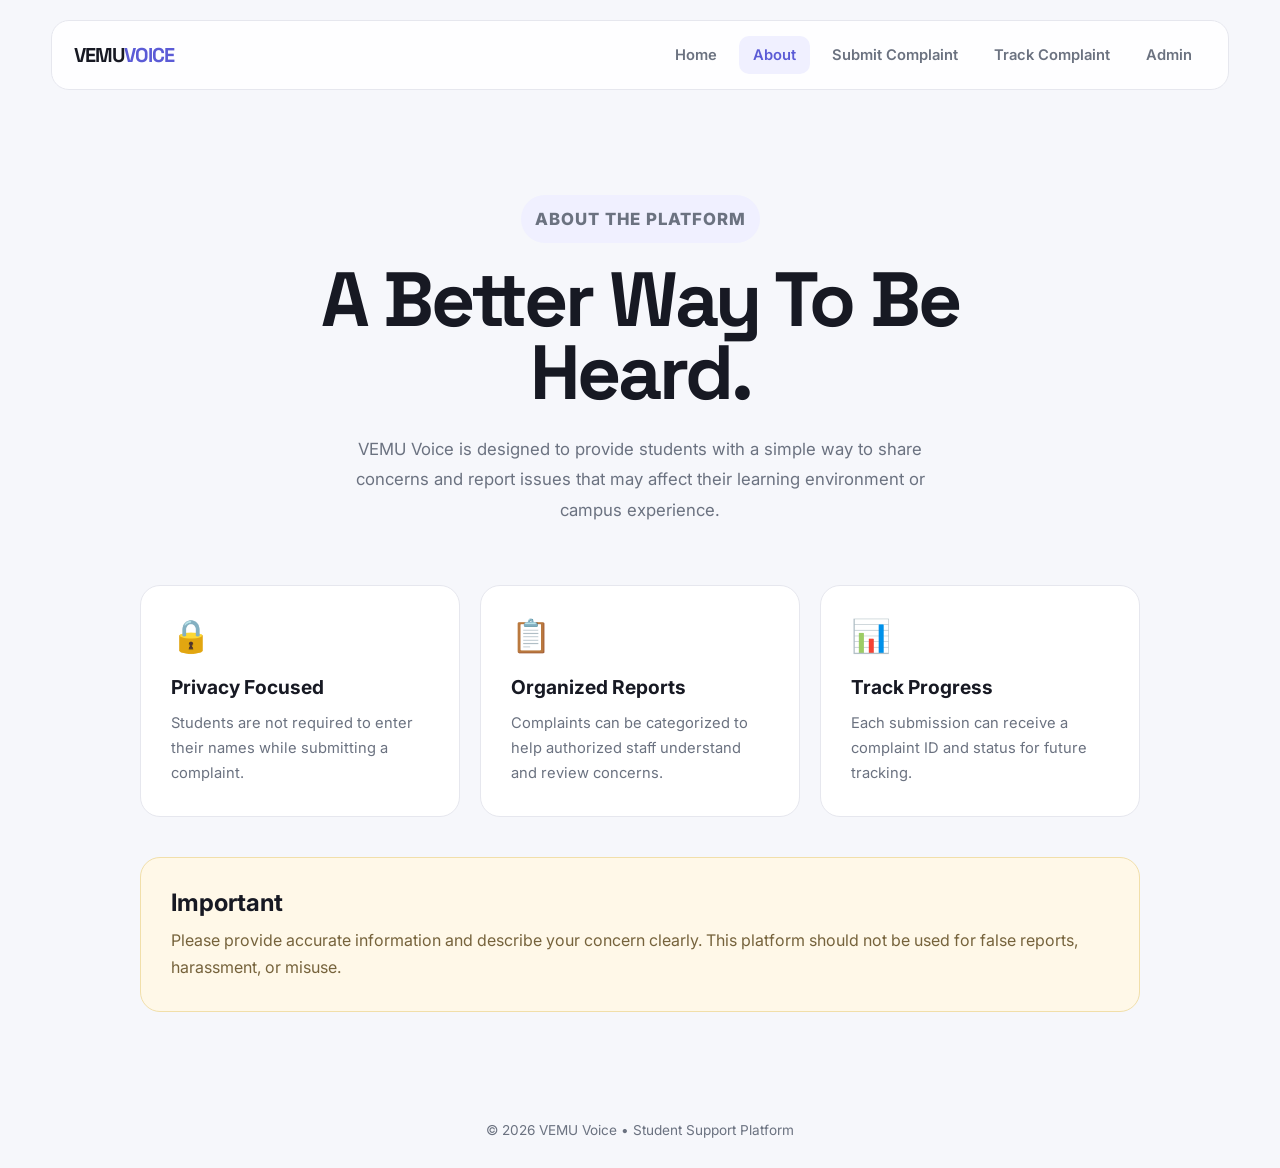
==== about.html @ e8ccea0f "Add files via upload" ====
<!DOCTYPE html>
<html lang="en">

<head>
    <meta charset="UTF-8">
    <meta name="viewport" content="width=device-width, initial-scale=1.0">

    <title>About | VEMU Voice</title>

    <link rel="stylesheet" href="style.css">
</head>

<body>

    <nav class="navbar">
        <a href="index.html" class="logo">
            VEMU<span>VOICE</span>
        </a>

        <div class="nav-links">
            <a href="index.html">Home</a>
            <a href="about.html" class="active">About</a>
            <a href="contact.html">Submit Complaint</a>
            <a href="track.html">Track Complaint</a>
            <a href="admin-login.html">Admin</a>
        </div>
    </nav>


    <main class="page-container">

        <section class="page-header">
            <p class="badge">ABOUT THE PLATFORM</p>

            <h1>A Better Way To Be Heard.</h1>

            <p>
                VEMU Voice is designed to provide students with a simple
                way to share concerns and report issues that may affect
                their learning environment or campus experience.
            </p>
        </section>


        <section class="info-grid">

            <article class="info-card">
                <div class="card-icon">🔒</div>
                <h2>Privacy Focused</h2>

                <p>
                    Students are not required to enter their names while
                    submitting a complaint.
                </p>
            </article>


            <article class="info-card">
                <div class="card-icon">📋</div>
                <h2>Organized Reports</h2>

                <p>
                    Complaints can be categorized to help authorized staff
                    understand and review concerns.
                </p>
            </article>


            <article class="info-card">
                <div class="card-icon">📊</div>
                <h2>Track Progress</h2>

                <p>
                    Each submission can receive a complaint ID and status
                    for future tracking.
                </p>
            </article>

        </section>


        <section class="important-note">

            <h2>Important</h2>

            <p>
                Please provide accurate information and describe your concern
                clearly. This platform should not be used for false reports,
                harassment, or misuse.
            </p>

        </section>

    </main>


    <footer>
        <p>© 2026 VEMU Voice • Student Support Platform</p>
    </footer>

    <script src="script.js"></script>

</body>

</html>
---- style.css ----
@import url('https://fonts.googleapis.com/css2?family=Inter:wght@400;500;600;700;800&family=Space+Grotesk:wght@500;600;700&display=swap');

:root {
    --bg: #f6f7fb;
    --surface: #ffffff;
    --text: #171923;
    --muted: #6b7280;
    --primary: #5b5bd6;
    --primary-dark: #4545b8;
    --border: #e6e7ee;
    --soft: #f0f0ff;
    --success: #159957;
    --danger: #d14343;
    --danger-bg: #fff0f0;
}

* {
    margin: 0;
    padding: 0;
    box-sizing: border-box;
}

body {
    min-height: 100vh;
    background: var(--bg);
    color: var(--text);
    font-family: "Inter", sans-serif;
}


/* =========================================================
   NAVBAR
========================================================= */

.navbar {
    width: min(1180px, 92%);
    margin: 20px auto;
    padding: 15px 22px;
    background: rgba(255, 255, 255, 0.85);
    border: 1px solid var(--border);
    border-radius: 18px;
    display: flex;
    align-items: center;
    justify-content: space-between;
    backdrop-filter: blur(15px);
}

.logo {
    font-family: "Space Grotesk", sans-serif;
    font-size: 1.25rem;
    font-weight: 800;
    text-decoration: none;
    color: var(--text);
    letter-spacing: -1px;
}

.logo span {
    color: var(--primary);
}

.nav-links {
    display: flex;
    gap: 8px;
}

.nav-links a {
    color: var(--muted);
    text-decoration: none;
    font-size: 0.92rem;
    font-weight: 600;
    padding: 10px 14px;
    border-radius: 10px;
    transition: 0.25s;
}

.nav-links a:hover,
.nav-links a.active {
    color: var(--primary);
    background: var(--soft);
}


/* =========================================================
   HERO
========================================================= */

.hero {
    width: min(1180px, 92%);
    min-height: 580px;
    margin: 40px auto 70px;
    display: grid;
    grid-template-columns: 1.2fr 0.8fr;
    gap: 60px;
    align-items: center;
}

.badge {
    display: inline-block;
    padding: 9px 14px;
    background: var(--soft);
    color: var(--primary);
    border-radius: 100px;
    font-size: 0.75rem;
    font-weight: 800;
    letter-spacing: 1px;
    margin-bottom: 20px;
}

.hero h1,
.page-header h1,
.form-intro h1,
.track-intro h1 {
    font-family: "Space Grotesk", sans-serif;
    font-size: clamp(3rem, 6vw, 5.5rem);
    line-height: 0.95;
    letter-spacing: -3px;
}

.hero h1 span {
    color: var(--primary);
}

.hero-description,
.page-header p,
.form-intro p,
.track-intro p {
    max-width: 620px;
    margin-top: 25px;
    color: var(--muted);
    font-size: 1.05rem;
    line-height: 1.8;
}

.hero-buttons {
    display: flex;
    gap: 14px;
    margin-top: 35px;
}

.primary-btn,
.secondary-btn,
.submit-btn {
    display: inline-flex;
    align-items: center;
    justify-content: center;
    padding: 14px 22px;
    border-radius: 12px;
    text-decoration: none;
    font-weight: 700;
    transition: 0.25s;
}

.primary-btn,
.submit-btn {
    background: var(--primary);
    color: white;
    border: none;
    cursor: pointer;
}

.primary-btn:hover,
.submit-btn:hover {
    background: var(--primary-dark);
    transform: translateY(-2px);
}

.submit-btn:disabled {
    opacity: 0.7;
    cursor: not-allowed;
    transform: none;
}

.secondary-btn {
    background: white;
    color: var(--text);
    border: 1px solid var(--border);
}

.secondary-btn:hover {
    background: var(--soft);
}


/* =========================================================
   HERO CARD
========================================================= */

.hero-card {
    background: linear-gradient(145deg, #ffffff, #f1f1ff);
    padding: 40px;
    border-radius: 28px;
    border: 1px solid var(--border);
    box-shadow: 0 25px 60px rgba(50, 50, 120, 0.1);
    position: relative;
    overflow: hidden;
}

.hero-card::before {
    content: "";
    position: absolute;
    width: 180px;
    height: 180px;
    background: #dcdcff;
    border-radius: 50%;
    top: -80px;
    right: -60px;
}

.floating-icon {
    position: relative;
    width: 62px;
    height: 62px;
    display: grid;
    place-items: center;
    font-size: 1.8rem;
    background: white;
    border-radius: 18px;
    box-shadow: 0 10px 30px rgba(0, 0, 0, 0.08);
}

.hero-card h2 {
    position: relative;
    margin-top: 30px;
    font-size: 1.7rem;
}

.hero-card p {
    position: relative;
    margin-top: 12px;
    color: var(--muted);
    line-height: 1.7;
}

.mini-status {
    position: relative;
    margin-top: 30px;
    padding: 14px;
    background: white;
    border-radius: 12px;
    font-size: 0.85rem;
    font-weight: 600;
}

.status-dot {
    display: inline-block;
    width: 8px;
    height: 8px;
    background: var(--success);
    border-radius: 50%;
    margin-right: 8px;
}


/* =========================================================
   FEATURES
========================================================= */

.features {
    width: min(1180px, 92%);
    margin: 80px auto;
}

.section-heading {
    text-align: center;
    margin-bottom: 40px;
}

.section-heading p {
    color: var(--primary);
    font-size: 0.75rem;
    font-weight: 800;
    letter-spacing: 1px;
}

.section-heading h2 {
    margin-top: 12px;
    font-family: "Space Grotesk", sans-serif;
    font-size: 2.3rem;
}

.feature-grid,
.info-grid {
    display: grid;
    grid-template-columns: repeat(3, 1fr);
    gap: 20px;
}

.feature-card,
.info-card {
    background: var(--surface);
    border: 1px solid var(--border);
    padding: 30px;
    border-radius: 20px;
    transition: 0.25s;
}

.feature-card:hover,
.info-card:hover {
    transform: translateY(-6px);
    box-shadow: 0 20px 40px rgba(40, 40, 100, 0.08);
}

.feature-number {
    color: var(--primary);
    font-weight: 800;
    font-size: 0.85rem;
}

.feature-card h3,
.info-card h2 {
    margin-top: 20px;
    font-size: 1.2rem;
}

.feature-card p,
.info-card p {
    margin-top: 12px;
    color: var(--muted);
    line-height: 1.7;
    font-size: 0.92rem;
}


/* =========================================================
   ABOUT / COMPLAINT PAGE
========================================================= */

.page-container,
.complaint-page,
.track-page {
    width: min(1000px, 92%);
    margin: 80px auto;
}

.page-header,
.form-intro,
.track-intro {
    text-align: center;
    max-width: 750px;
    margin: auto;
}

.page-header p,
.form-intro p,
.track-intro p {
    margin-left: auto;
    margin-right: auto;
}

.info-grid {
    margin-top: 60px;
}

.card-icon {
    font-size: 2rem;
}

.important-note {
    margin-top: 40px;
    padding: 30px;
    background: #fff8e8;
    border: 1px solid #f1dfaa;
    border-radius: 20px;
}

.important-note p {
    margin-top: 10px;
    color: #76633c;
    line-height: 1.7;
}


/* =========================================================
   COMPLAINT FORM
========================================================= */

.form-card,
.track-card {
    max-width: 800px;
    margin: 50px auto 0;
    padding: 40px;
    background: white;
    border: 1px solid var(--border);
    border-radius: 25px;
    box-shadow: 0 20px 60px rgba(40, 40, 100, 0.08);
}

.form-row {
    display: grid;
    grid-template-columns: 1fr 1fr;
    gap: 20px;
}

.input-group {
    margin-bottom: 24px;
}

.input-group label {
    display: block;
    margin-bottom: 9px;
    font-size: 0.9rem;
    font-weight: 700;
}

.input-group input,
.input-group select,
.input-group textarea {
    width: 100%;
    padding: 14px;
    border: 1px solid var(--border);
    border-radius: 12px;
    font: inherit;
    outline: none;
    transition: 0.2s;
}

.input-group input:focus,
.input-group select:focus,
.input-group textarea:focus {
    border-color: var(--primary);
    box-shadow: 0 0 0 4px rgba(91, 91, 214, 0.1);
}

textarea {
    min-height: 170px;
    resize: vertical;
}

.text-info {
    display: flex;
    justify-content: space-between;
    margin-top: 8px;
    color: var(--muted);
    font-size: 0.75rem;
}

.privacy-note {
    padding: 14px;
    margin-bottom: 22px;
    background: var(--soft);
    color: var(--primary);
    border-radius: 12px;
    font-size: 0.85rem;
}

.submit-btn {
    width: 100%;
    font-size: 1rem;
}


/* =========================================================
   SUCCESS SCREEN
========================================================= */

.success-box {
    text-align: center;
    padding: 30px 10px;
}

.hidden {
    display: none;
}

.success-icon {
    width: 70px;
    height: 70px;
    margin: auto;
    display: grid;
    place-items: center;
    background: #e8fff2;
    color: var(--success);
    border-radius: 50%;
    font-size: 2rem;
    font-weight: bold;
}

.success-box h2 {
    margin-top: 20px;
}

.success-box > p {
    margin-top: 10px;
    color: var(--muted);
}

.complaint-id {
    margin: 25px auto;
    padding: 20px;
    max-width: 400px;
    background: var(--soft);
    border-radius: 15px;
}

.complaint-id span {
    display: block;
    font-size: 0.7rem;
    color: var(--muted);
    letter-spacing: 1px;
}

.complaint-id strong {
    display: block;
    margin-top: 8px;
    color: var(--primary);
    font-size: 1.4rem;
    letter-spacing: 2px;
}

.save-note {
    margin-bottom: 25px;
}


/* =========================================================
   COMPLAINT TRACKING
========================================================= */

.track-card {
    max-width: 650px;
}

.tracking-result {
    margin-top: 35px;
    padding: 30px;
    background: #fafaff;
    border: 1px solid var(--border);
    border-radius: 20px;
    text-align: center;
}

.result-icon {
    width: 65px;
    height: 65px;
    margin: 0 auto 15px;
    display: grid;
    place-items: center;
    background: var(--soft);
    border-radius: 50%;
    font-size: 1.7rem;
}

.tracking-result h2 {
    font-family: "Space Grotesk", sans-serif;
    font-size: 1.5rem;
    margin-bottom: 25px;
}

.result-details {
    text-align: left;
    border-top: 1px solid var(--border);
}

.result-row {
    display: flex;
    justify-content: space-between;
    gap: 20px;
    padding: 17px 0;
    border-bottom: 1px solid var(--border);
}

.result-row span {
    color: var(--muted);
    font-size: 0.88rem;
}

.result-row strong {
    text-align: right;
    font-size: 0.9rem;
    color: var(--text);
}

#resultStatus {
    color: var(--primary);
}

.tracking-error {
    margin-top: 30px;
    padding: 25px;
    text-align: center;
    background: var(--danger-bg);
    border: 1px solid #f3caca;
    border-radius: 18px;
}

.tracking-error h3 {
    color: var(--danger);
}

.tracking-error p {
    margin-top: 8px;
    color: var(--muted);
    font-size: 0.9rem;
}


/* =========================================================
   FOOTER
========================================================= */

footer {
    padding: 30px;
    text-align: center;
    color: var(--muted);
    font-size: 0.85rem;
}


/* =========================================================
   RESPONSIVE
========================================================= */

@media (max-width: 750px) {

    .navbar {
        flex-direction: column;
        gap: 15px;
    }

    .hero {
        grid-template-columns: 1fr;
        gap: 40px;
        margin-top: 50px;
    }

    .hero h1 {
        font-size: 4rem;
    }

    .feature-grid,
    .info-grid,
    .form-row {
        grid-template-columns: 1fr;
    }

    .nav-links {
        flex-wrap: wrap;
        justify-content: center;
    }

    .hero-buttons {
        flex-direction: column;
    }

    .form-card,
    .track-card {
        padding: 25px;
    }

    .result-row {
        flex-direction: column;
        gap: 6px;
    }

    .result-row strong {
        text-align: left;
    }

}
/* =========================================================
   ADMIN LOGIN
========================================================= */

.admin-login-page {
    width: min(500px, 92%);
    margin: 80px auto;
}

.admin-login-card {
    padding: 45px;
    background: white;
    border: 1px solid var(--border);
    border-radius: 25px;
    box-shadow: 0 20px 60px rgba(40, 40, 100, 0.08);
    text-align: center;
}

.admin-icon {
    width: 70px;
    height: 70px;
    margin: 0 auto 20px;
    display: grid;
    place-items: center;
    background: var(--soft);
    border-radius: 20px;
    font-size: 2rem;
}

.admin-login-card .badge {
    margin-bottom: 15px;
}

.admin-login-card h1 {
    font-family: "Space Grotesk", sans-serif;
    font-size: 2.3rem;
}

.admin-description {
    margin: 12px auto 30px;
    color: var(--muted);
    line-height: 1.7;
}

.admin-login-card form {
    text-align: left;
}

.login-error {
    margin-top: 20px;
    padding: 13px;
    background: var(--danger-bg);
    color: var(--danger);
    border: 1px solid #f3caca;
    border-radius: 12px;
    font-size: 0.9rem;
}
/* =========================================================
   ADMIN DASHBOARD
========================================================= */

.admin-page {
    width: min(1180px, 92%);
    margin: 50px auto 80px;
}


/* =========================================================
   ADMIN HEADER
========================================================= */

.admin-header {
    display: flex;
    align-items: center;
    justify-content: space-between;
    gap: 30px;
    padding: 35px 40px;
    background: linear-gradient(135deg, #ffffff, #f3f3ff);
    border: 1px solid var(--border);
    border-radius: 25px;
    box-shadow: 0 20px 60px rgba(40, 40, 100, 0.08);
    margin-bottom: 30px;
}

.section-label {
    color: var(--primary);
    font-size: 0.75rem;
    font-weight: 800;
    letter-spacing: 1.5px;
    margin-bottom: 10px;
}

.admin-header h1 {
    font-family: "Space Grotesk", sans-serif;
    font-size: clamp(2rem, 4vw, 3.2rem);
    letter-spacing: -1.5px;
}

.admin-header p:not(.section-label) {
    color: var(--muted);
    margin-top: 10px;
}

.logout-btn {
    border: none;
    background: #fff0f0;
    color: #d64545;
    padding: 13px 20px;
    border-radius: 12px;
    font: inherit;
    font-weight: 700;
    cursor: pointer;
    transition: 0.25s;
    white-space: nowrap;
}

.logout-btn:hover {
    background: #ffe0e0;
    transform: translateY(-2px);
}


/* =========================================================
   STATISTICS
========================================================= */

.admin-stats {
    display: grid;
    grid-template-columns: repeat(4, 1fr);
    gap: 18px;
    margin-bottom: 35px;
}

.admin-stat-card {
    background: var(--surface);
    border: 1px solid var(--border);
    border-radius: 20px;
    padding: 25px;
    transition: 0.25s;
}

.admin-stat-card:hover {
    transform: translateY(-5px);
    box-shadow: 0 18px 40px rgba(40, 40, 100, 0.08);
}

.admin-stat-card span {
    display: block;
    color: var(--muted);
    font-size: 0.85rem;
    font-weight: 600;
}

.admin-stat-card strong {
    display: block;
    margin-top: 12px;
    font-family: "Space Grotesk", sans-serif;
    font-size: 2rem;
    color: var(--text);
}


/* =========================================================
   COMPLAINT MANAGEMENT
========================================================= */

.complaints-section {
    background: var(--surface);
    border: 1px solid var(--border);
    border-radius: 25px;
    padding: 35px;
    box-shadow: 0 20px 60px rgba(40, 40, 100, 0.06);
}

.complaints-header {
    display: flex;
    justify-content: space-between;
    align-items: center;
    gap: 20px;
    margin-bottom: 30px;
}

.complaints-header h2 {
    font-family: "Space Grotesk", sans-serif;
    font-size: 1.8rem;
}


/* =========================================================
   SEARCH + FILTER
========================================================= */

.admin-controls {
    display: grid;
    grid-template-columns: 1fr 220px;
    gap: 15px;
    margin-bottom: 25px;
}

.admin-controls input,
.admin-controls select {
    width: 100%;
    padding: 14px 16px;
    border: 1px solid var(--border);
    border-radius: 12px;
    background: white;
    font: inherit;
    outline: none;
    transition: 0.2s;
}

.admin-controls input:focus,
.admin-controls select:focus {
    border-color: var(--primary);
    box-shadow: 0 0 0 4px rgba(91, 91, 214, 0.1);
}


/* =========================================================
   TABLE
========================================================= */

.table-wrapper {
    width: 100%;
    overflow-x: auto;
    border: 1px solid var(--border);
    border-radius: 16px;
}

.complaints-table {
    width: 100%;
    min-width: 850px;
    border-collapse: collapse;
}

.complaints-table thead {
    background: var(--soft);
}

.complaints-table th {
    text-align: left;
    padding: 16px 18px;
    color: var(--primary);
    font-size: 0.75rem;
    letter-spacing: 0.5px;
    text-transform: uppercase;
}

.complaints-table td {
    padding: 18px;
    border-top: 1px solid var(--border);
    font-size: 0.88rem;
    vertical-align: middle;
}

.complaints-table tbody tr {
    transition: 0.2s;
}

.complaints-table tbody tr:hover {
    background: #fafaff;
}

.complaint-id-cell {
    color: var(--primary);
    font-size: 0.9rem;
    letter-spacing: 0.5px;
}

.branch-text {
    color: var(--muted);
    font-size: 0.8rem;
}


/* =========================================================
   STATUS BADGES
========================================================= */

.status-badge {
    display: inline-flex;
    align-items: center;
    padding: 7px 11px;
    border-radius: 100px;
    font-size: 0.75rem;
    font-weight: 700;
    white-space: nowrap;
}

.status-badge.submitted {
    background: #fff4d6;
    color: #9a6b00;
}

.status-badge.review {
    background: #e8efff;
    color: #3d63d8;
}

.status-badge.resolved {
    background: #e4f9ee;
    color: #159957;
}


/* =========================================================
   VIEW BUTTON
========================================================= */

.view-btn {
    border: none;
    background: var(--soft);
    color: var(--primary);
    padding: 9px 14px;
    border-radius: 10px;
    font: inherit;
    font-size: 0.82rem;
    font-weight: 700;
    cursor: pointer;
    transition: 0.2s;
}

.view-btn:hover {
    background: var(--primary);
    color: white;
    transform: translateY(-2px);
}


/* =========================================================
   EMPTY TABLE
========================================================= */

.empty-table {
    text-align: center;
    padding: 40px !important;
    color: var(--muted);
}


/* =========================================================
   COMPLAINT MODAL
========================================================= */

.complaint-modal {
    position: fixed;
    inset: 0;
    background: rgba(20, 20, 35, 0.55);
    display: none;
    align-items: center;
    justify-content: center;
    padding: 20px;
    z-index: 9999;
    backdrop-filter: blur(5px);
}

.complaint-modal.show {
    display: flex;
}

.modal-content {
    width: min(650px, 100%);
    max-height: 90vh;
    overflow-y: auto;
    background: white;
    border-radius: 24px;
    padding: 32px;
    position: relative;
    box-shadow: 0 30px 80px rgba(0, 0, 0, 0.2);
    animation: modalAppear 0.25s ease;
}

@keyframes modalAppear {
    from {
        opacity: 0;
        transform: translateY(15px) scale(0.98);
    }

    to {
        opacity: 1;
        transform: translateY(0) scale(1);
    }
}

.close-modal {
    position: absolute;
    top: 18px;
    right: 18px;
    width: 38px;
    height: 38px;
    border: none;
    border-radius: 50%;
    background: var(--soft);
    color: var(--text);
    font-size: 1.3rem;
    cursor: pointer;
    transition: 0.2s;
}

.close-modal:hover {
    background: #eeeeff;
}

.modal-label {
    color: var(--primary);
    font-size: 0.72rem;
    font-weight: 800;
    letter-spacing: 1px;
}

.modal-content h2 {
    margin-top: 8px;
    font-family: "Space Grotesk", sans-serif;
    font-size: 1.8rem;
}

.modal-details {
    display: grid;
    grid-template-columns: 1fr 1fr;
    gap: 15px;
    margin: 25px 0;
}

.modal-detail {
    background: var(--bg);
    border: 1px solid var(--border);
    border-radius: 14px;
    padding: 15px;
}

.modal-detail span {
    display: block;
    color: var(--muted);
    font-size: 0.72rem;
    margin-bottom: 6px;
}

.modal-detail strong {
    font-size: 0.9rem;
}

.modal-message {
    margin-top: 20px;
}

.modal-message h3 {
    font-size: 1rem;
    margin-bottom: 10px;
}

.modal-message p {
    background: var(--bg);
    border: 1px solid var(--border);
    padding: 18px;
    border-radius: 14px;
    color: var(--text);
    line-height: 1.7;
    white-space: pre-wrap;
}


/* =========================================================
   RESPONSIVE ADMIN
========================================================= */

@media (max-width: 900px) {

    .admin-stats {
        grid-template-columns: repeat(2, 1fr);
    }

}

@media (max-width: 650px) {

    .admin-page {
        margin-top: 30px;
    }

    .admin-header {
        padding: 25px;
        flex-direction: column;
        align-items: flex-start;
    }

    .logout-btn {
        width: 100%;
    }

    .admin-stats {
        grid-template-columns: 1fr 1fr;
    }

    .admin-stat-card {
        padding: 20px;
    }

    .complaints-section {
        padding: 20px;
    }

    .complaints-header {
        flex-direction: column;
        align-items: flex-start;
    }

    .admin-controls {
        grid-template-columns: 1fr;
    }

    .modal-content {
        padding: 25px;
    }

    .modal-details {
        grid-template-columns: 1fr;
    }

}
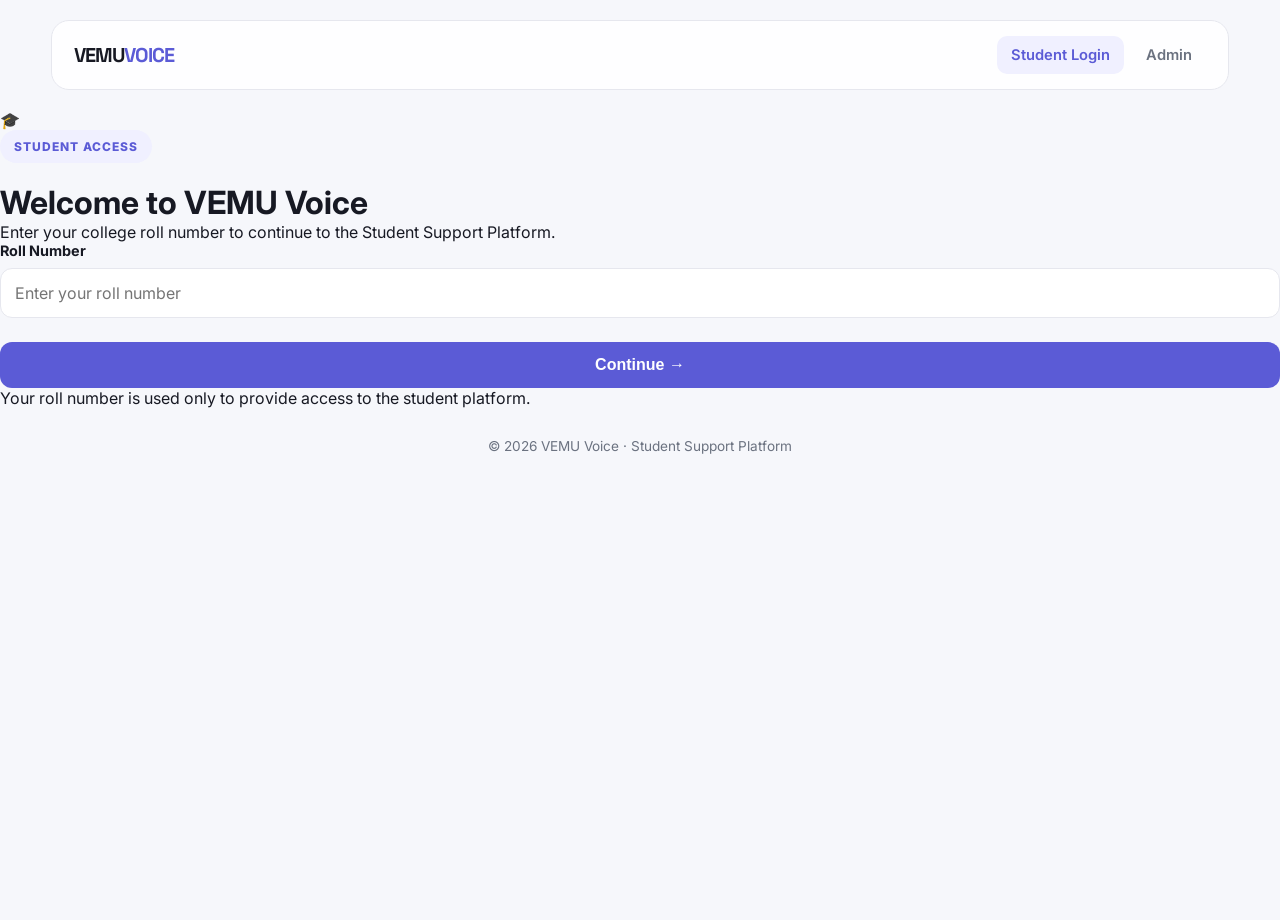
==== commit 8346f4be: "about.html" ====
--- a/about.html
+++ b/about.html
@@ -1,3 +1,4 @@
+
 <!DOCTYPE html>
 <html lang="en">
 
@@ -13,67 +14,110 @@
 <body>
 
     <nav class="navbar">
+
         <a href="index.html" class="logo">
             VEMU<span>VOICE</span>
         </a>
 
         <div class="nav-links">
+
             <a href="index.html">Home</a>
-            <a href="about.html" class="active">About</a>
-            <a href="contact.html">Submit Complaint</a>
-            <a href="track.html">Track Complaint</a>
-            <a href="admin-login.html">Admin</a>
+
+            <a href="about.html" class="active">
+                About
+            </a>
+
+            <a href="contact.html">
+                Submit Complaint
+            </a>
+
+            <a href="track.html">
+                Track Complaint
+            </a>
+
+            <a href="admin-login.html">
+                Admin
+            </a>
+
         </div>
+
     </nav>
 
 
     <main class="page-container">
 
         <section class="page-header">
-            <p class="badge">ABOUT THE PLATFORM</p>
 
-            <h1>A Better Way To Be Heard.</h1>
+            <p class="badge">
+                ABOUT THE PLATFORM
+            </p>
+
+            <h1>
+                A Better Way To Be Heard.
+            </h1>
 
             <p>
                 VEMU Voice is designed to provide students with a simple
                 way to share concerns and report issues that may affect
                 their learning environment or campus experience.
             </p>
+
         </section>
 
 
         <section class="info-grid">
 
             <article class="info-card">
-                <div class="card-icon">🔒</div>
-                <h2>Privacy Focused</h2>
+
+                <div class="card-icon">
+                    🔒
+                </div>
+
+                <h2>
+                    Privacy Focused
+                </h2>
 
                 <p>
                     Students are not required to enter their names while
                     submitting a complaint.
                 </p>
+
             </article>
 
 
             <article class="info-card">
-                <div class="card-icon">📋</div>
-                <h2>Organized Reports</h2>
+
+                <div class="card-icon">
+                    📋
+                </div>
+
+                <h2>
+                    Organized Reports
+                </h2>
 
                 <p>
-                    Complaints can be categorized to help authorized staff
-                    understand and review concerns.
+                    Complaints can be categorized and directed to the
+                    appropriate college authority.
                 </p>
+
             </article>
 
 
             <article class="info-card">
-                <div class="card-icon">📊</div>
-                <h2>Track Progress</h2>
+
+                <div class="card-icon">
+                    📊
+                </div>
+
+                <h2>
+                    Track Progress
+                </h2>
 
                 <p>
-                    Each submission can receive a complaint ID and status
+                    Each complaint receives a unique ID and status
                     for future tracking.
                 </p>
+
             </article>
 
         </section>
@@ -81,7 +125,9 @@
 
         <section class="important-note">
 
-            <h2>Important</h2>
+            <h2>
+                Important
+            </h2>
 
             <p>
                 Please provide accurate information and describe your concern
@@ -95,8 +141,11 @@
 
 
     <footer>
-        <p>© 2026 VEMU Voice • Student Support Platform</p>
+        <p>
+            © 2026 VEMU Voice • Student Support Platform
+        </p>
     </footer>
+
 
     <script src="script.js"></script>
 
--- a/style.css
+++ b/style.css
@@ -1175,4 +1175,158 @@
         grid-template-columns: 1fr;
     }
 
-}+}
+css
+/* =========================================================
+   SUCCESS PAGE
+========================================================= */
+
+.success-page {
+    min-height: calc(100vh - 150px);
+    display: flex;
+    align-items: center;
+    justify-content: center;
+    padding: 70px 20px;
+}
+
+.success-box {
+    width: min(650px, 100%);
+    padding: 50px 45px;
+    background: var(--surface);
+    border: 1px solid var(--border);
+    border-radius: 24px;
+    box-shadow: 0 20px 60px rgba(40, 40, 100, 0.08);
+    text-align: center;
+}
+
+.success-icon {
+    width: 75px;
+    height: 75px;
+    margin: 0 auto 22px;
+    display: grid;
+    place-items: center;
+    border-radius: 50%;
+    background: #eaf8f0;
+    color: var(--success);
+    font-size: 2.5rem;
+    font-weight: 800;
+}
+
+.success-box .badge {
+    display: inline-block;
+    margin-bottom: 16px;
+}
+
+.success-box h1 {
+    margin-bottom: 14px;
+    font-family: "Space Grotesk", sans-serif;
+    font-size: 2.4rem;
+    line-height: 1.15;
+}
+
+.success-box > p {
+    color: var(--muted);
+    line-height: 1.7;
+    margin-bottom: 25px;
+}
+
+.complaint-id {
+    margin: 25px 0 15px;
+    padding: 20px;
+    background: var(--soft);
+    border: 1px dashed var(--primary);
+    border-radius: 16px;
+}
+
+.complaint-id span {
+    display: block;
+    margin-bottom: 8px;
+    color: var(--muted);
+    font-size: 0.85rem;
+    font-weight: 600;
+}
+
+.complaint-id strong {
+    display: block;
+    color: var(--primary);
+    font-family: "Space Grotesk", sans-serif;
+    font-size: 1.7rem;
+    letter-spacing: 1px;
+}
+
+.save-note {
+    color: var(--muted);
+    font-size: 0.9rem;
+    line-height: 1.6;
+}
+
+.success-actions {
+    display: flex;
+    justify-content: center;
+    gap: 14px;
+    margin-top: 30px;
+    flex-wrap: wrap;
+}
+
+.success-actions .submit-btn,
+.success-actions .secondary-btn {
+    text-decoration: none;
+}
+
+.secondary-btn {
+    display: inline-flex;
+    align-items: center;
+    justify-content: center;
+    padding: 13px 24px;
+    border: 1px solid var(--border);
+    border-radius: 10px;
+    background: var(--surface);
+    color: var(--text);
+    font-weight: 600;
+    transition: 0.2s ease;
+}
+
+.secondary-btn:hover {
+    background: var(--soft);
+    border-color: var(--primary);
+    color: var(--primary);
+}
+
+
+/* SUCCESS PAGE - MOBILE */
+
+@media (max-width: 650px) {
+
+    .success-page {
+        padding: 45px 16px;
+    }
+
+    .success-box {
+        padding: 35px 22px;
+    }
+
+    .success-box h1 {
+        font-size: 2rem;
+    }
+
+    .success-icon {
+        width: 65px;
+        height: 65px;
+        font-size: 2.1rem;
+    }
+
+    .complaint-id strong {
+        font-size: 1.4rem;
+    }
+
+    .success-actions {
+        flex-direction: column;
+    }
+
+    .success-actions .submit-btn,
+    .success-actions .secondary-btn {
+        width: 100%;
+        box-sizing: border-box;
+    }
+}
+
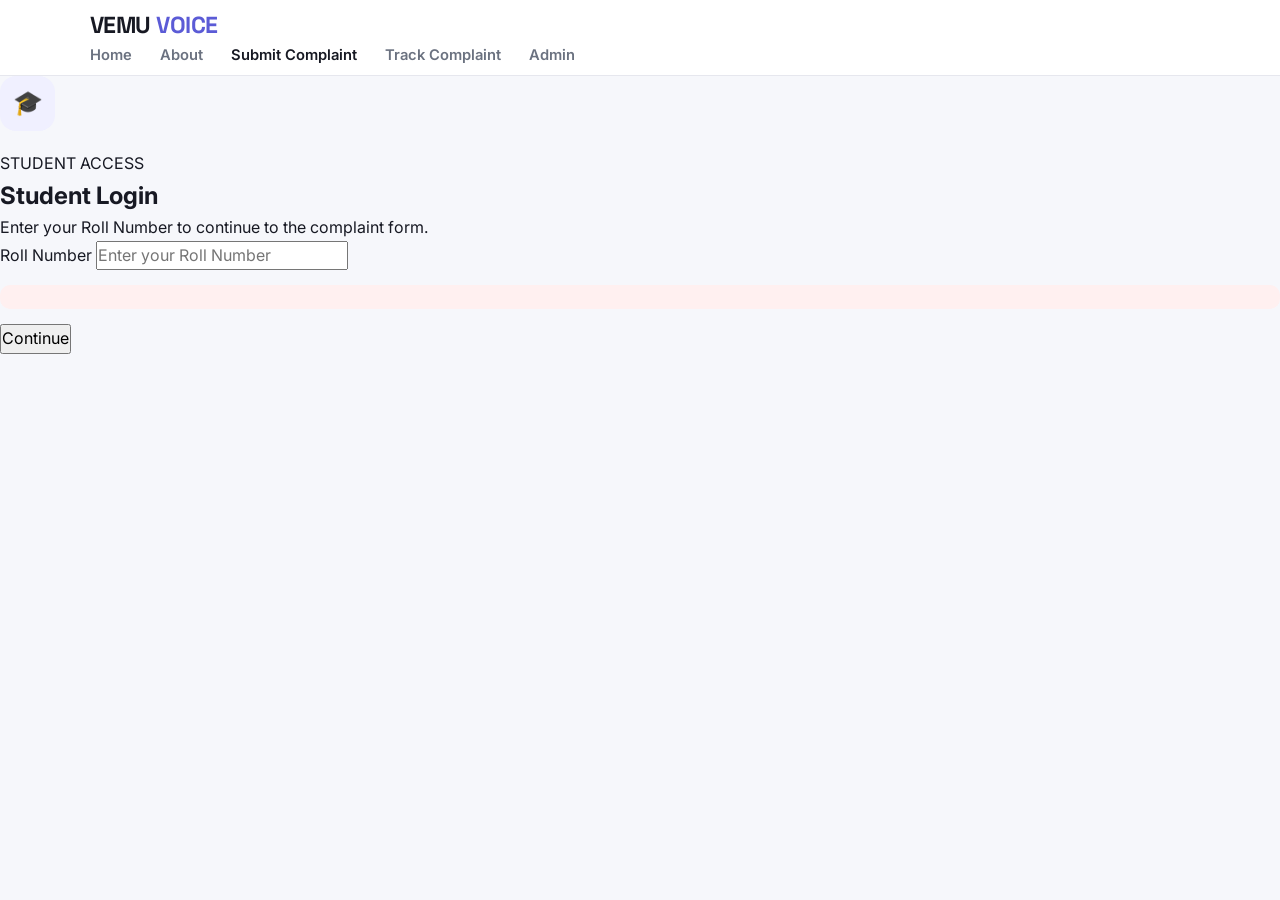
==== commit 116f7f5a: "about.html" ====
--- a/about.html
+++ b/about.html
@@ -1,7 +1,5 @@
-
 <!DOCTYPE html>
 <html lang="en">
-
 <head>
     <meta charset="UTF-8">
     <meta name="viewport" content="width=device-width, initial-scale=1.0">
@@ -13,143 +11,121 @@
 
 <body>
 
-    <nav class="navbar">
+<nav class="navbar">
+    <div class="nav-container">
 
         <a href="index.html" class="logo">
-            VEMU<span>VOICE</span>
+            VEMU <span>VOICE</span>
         </a>
 
         <div class="nav-links">
+            <a href="index.html">Home</a>
+            <a href="about.html" class="active">About</a>
+            <a href="login.html">Submit Complaint</a>
+            <a href="track.html">Track Complaint</a>
+            <a href="admin-login.html">Admin</a>
+        </div>
 
-            <a href="index.html">Home</a>
+    </div>
+</nav>
 
-            <a href="about.html" class="active">
-                About
-            </a>
 
-            <a href="contact.html">
-                Submit Complaint
-            </a>
+<main class="page-container">
 
-            <a href="track.html">
-                Track Complaint
-            </a>
+    <section class="page-header">
 
-            <a href="admin-login.html">
-                Admin
-            </a>
+        <p class="section-label">ABOUT VEMU VOICE</p>
+
+        <h1>
+            A better way to raise student concerns.
+        </h1>
+
+        <p>
+            VEMU Voice is designed to make student complaints
+            easier to submit, route and monitor.
+        </p>
+
+    </section>
+
+
+    <section class="info-grid">
+
+        <div class="info-card">
+
+            <div class="feature-icon">📢</div>
+
+            <h2>Raise Concerns</h2>
+
+            <p>
+                Students can submit concerns through a structured
+                digital complaint form.
+            </p>
 
         </div>
 
-    </nav>
+
+        <div class="info-card">
+
+            <div class="feature-icon">🎯</div>
+
+            <h2>Right Authority</h2>
+
+            <p>
+                Students can select whether the complaint should
+                be directed to the Class Teacher, HOD or Principal.
+            </p>
+
+        </div>
 
 
-    <main class="page-container">
+        <div class="info-card">
 
-        <section class="page-header">
+            <div class="feature-icon">📊</div>
 
-            <p class="badge">
-                ABOUT THE PLATFORM
+            <h2>Track Progress</h2>
+
+            <p>
+                Each complaint receives a unique ID that can be
+                used to check its current status.
             </p>
 
-            <h1>
-                A Better Way To Be Heard.
-            </h1>
+        </div>
 
-            <p>
-                VEMU Voice is designed to provide students with a simple
-                way to share concerns and report issues that may affect
-                their learning environment or campus experience.
-            </p>
-
-        </section>
+    </section>
 
 
-        <section class="info-grid">
+    <section class="notice-card">
 
-            <article class="info-card">
+        <h2>Important</h2>
 
-                <div class="card-icon">
-                    🔒
-                </div>
+        <p>
+            Students do not have to enter their name in the complaint
+            form. The system uses the student's Roll Number for access
+            and complaint identification within the platform.
+        </p>
 
-                <h2>
-                    Privacy Focused
-                </h2>
+    </section>
 
-                <p>
-                    Students are not required to enter their names while
-                    submitting a complaint.
-                </p>
-
-            </article>
+</main>
 
 
-            <article class="info-card">
+<footer class="footer">
 
-                <div class="card-icon">
-                    📋
-                </div>
+    <div class="footer-container">
 
-                <h2>
-                    Organized Reports
-                </h2>
+        <div>
+            <strong>VEMU VOICE</strong>
+            <p>Student Support Platform</p>
+        </div>
 
-                <p>
-                    Complaints can be categorized and directed to the
-                    appropriate college authority.
-                </p>
+        <p>© 2026 VEMU Voice</p>
 
-            </article>
+    </div>
+
+</footer>
 
 
-            <article class="info-card">
-
-                <div class="card-icon">
-                    📊
-                </div>
-
-                <h2>
-                    Track Progress
-                </h2>
-
-                <p>
-                    Each complaint receives a unique ID and status
-                    for future tracking.
-                </p>
-
-            </article>
-
-        </section>
-
-
-        <section class="important-note">
-
-            <h2>
-                Important
-            </h2>
-
-            <p>
-                Please provide accurate information and describe your concern
-                clearly. This platform should not be used for false reports,
-                harassment, or misuse.
-            </p>
-
-        </section>
-
-    </main>
-
-
-    <footer>
-        <p>
-            © 2026 VEMU Voice • Student Support Platform
-        </p>
-    </footer>
-
-
-    <script src="script.js"></script>
+<script src="script.js"></script>
 
 </body>
-
 </html>
-
--- a/style.css
+++ b/style.css
@@ -1,3 +1,4 @@
+
 @import url('https://fonts.googleapis.com/css2?family=Inter:wght@400;500;600;700;800&family=Space+Grotesk:wght@500;600;700&display=swap');
 
 :root {
@@ -20,11 +21,36 @@
     box-sizing: border-box;
 }
 
+html {
+    scroll-behavior: smooth;
+}
+
 body {
     min-height: 100vh;
     background: var(--bg);
     color: var(--text);
     font-family: "Inter", sans-serif;
+    line-height: 1.6;
+}
+
+a {
+    color: inherit;
+    text-decoration: none;
+}
+
+button,
+input,
+select,
+textarea {
+    font: inherit;
+}
+
+button {
+    cursor: pointer;
+}
+
+.hidden {
+    display: none !important;
 }
 
 
@@ -33,25 +59,26 @@
 ========================================================= */
 
 .navbar {
-    width: min(1180px, 92%);
-    margin: 20px auto;
-    padding: 15px 22px;
-    background: rgba(255, 255, 255, 0.85);
-    border: 1px solid var(--border);
-    border-radius: 18px;
+    width: 100%;
+    min-height: 76px;
+    padding: 0 7%;
+    background: rgba(255, 255, 255, 0.94);
+    border-bottom: 1px solid var(--border);
     display: flex;
     align-items: center;
     justify-content: space-between;
-    backdrop-filter: blur(15px);
+    gap: 30px;
+    position: sticky;
+    top: 0;
+    z-index: 100;
+    backdrop-filter: blur(12px);
 }
 
 .logo {
     font-family: "Space Grotesk", sans-serif;
-    font-size: 1.25rem;
+    font-size: 1.45rem;
     font-weight: 800;
-    text-decoration: none;
-    color: var(--text);
-    letter-spacing: -1px;
+    letter-spacing: -0.5px;
 }
 
 .logo span {
@@ -60,194 +87,168 @@
 
 .nav-links {
     display: flex;
-    gap: 8px;
+    align-items: center;
+    gap: 28px;
 }
 
 .nav-links a {
     color: var(--muted);
-    text-decoration: none;
     font-size: 0.92rem;
     font-weight: 600;
-    padding: 10px 14px;
-    border-radius: 10px;
-    transition: 0.25s;
+    transition: 0.2s ease;
 }
 
 .nav-links a:hover,
 .nav-links a.active {
-    color: var(--primary);
+    color: var(--text);
+}
+
+
+/* =========================================================
+   COMMON
+========================================================= */
+
+.badge {
+    display: inline-flex;
+    align-items: center;
+    justify-content: center;
+    width: fit-content;
+    padding: 7px 13px;
+    border-radius: 999px;
     background: var(--soft);
-}
-
-
-/* =========================================================
-   HERO
-========================================================= */
-
-.hero {
-    width: min(1180px, 92%);
-    min-height: 580px;
-    margin: 40px auto 70px;
-    display: grid;
-    grid-template-columns: 1.2fr 0.8fr;
-    gap: 60px;
-    align-items: center;
-}
-
-.badge {
-    display: inline-block;
-    padding: 9px 14px;
-    background: var(--soft);
-    color: var(--primary);
-    border-radius: 100px;
-    font-size: 0.75rem;
+    color: var(--primary-dark);
+    font-size: 0.72rem;
     font-weight: 800;
-    letter-spacing: 1px;
-    margin-bottom: 20px;
-}
-
-.hero h1,
-.page-header h1,
-.form-intro h1,
-.track-intro h1 {
-    font-family: "Space Grotesk", sans-serif;
-    font-size: clamp(3rem, 6vw, 5.5rem);
-    line-height: 0.95;
-    letter-spacing: -3px;
-}
-
-.hero h1 span {
-    color: var(--primary);
-}
-
-.hero-description,
-.page-header p,
-.form-intro p,
-.track-intro p {
-    max-width: 620px;
-    margin-top: 25px;
-    color: var(--muted);
-    font-size: 1.05rem;
-    line-height: 1.8;
-}
-
-.hero-buttons {
-    display: flex;
-    gap: 14px;
-    margin-top: 35px;
+    letter-spacing: 0.7px;
 }
 
 .primary-btn,
 .secondary-btn,
 .submit-btn {
+    min-height: 48px;
+    padding: 12px 22px;
+    border-radius: 12px;
     display: inline-flex;
     align-items: center;
     justify-content: center;
-    padding: 14px 22px;
-    border-radius: 12px;
-    text-decoration: none;
+    border: none;
     font-weight: 700;
-    transition: 0.25s;
+    transition: 0.2s ease;
 }
 
 .primary-btn,
 .submit-btn {
     background: var(--primary);
     color: white;
-    border: none;
-    cursor: pointer;
 }
 
 .primary-btn:hover,
 .submit-btn:hover {
     background: var(--primary-dark);
-    transform: translateY(-2px);
+    transform: translateY(-1px);
+}
+
+.secondary-btn {
+    background: white;
+    color: var(--text);
+    border: 1px solid var(--border);
+}
+
+.secondary-btn:hover {
+    border-color: var(--primary);
+    color: var(--primary);
 }
 
 .submit-btn:disabled {
-    opacity: 0.7;
+    opacity: 0.65;
     cursor: not-allowed;
     transform: none;
 }
 
-.secondary-btn {
-    background: white;
-    color: var(--text);
-    border: 1px solid var(--border);
-}
-
-.secondary-btn:hover {
+
+/* =========================================================
+   HERO
+========================================================= */
+
+.hero {
+    width: min(1120px, 90%);
+    margin: 90px auto 80px;
+    display: grid;
+    grid-template-columns: 1.15fr 0.85fr;
+    gap: 70px;
+    align-items: center;
+}
+
+.hero-content h1 {
+    margin-top: 20px;
+    font-family: "Space Grotesk", sans-serif;
+    font-size: clamp(3.2rem, 7vw, 5.5rem);
+    line-height: 0.98;
+    letter-spacing: -4px;
+}
+
+.hero-content h1 span {
+    color: var(--primary);
+}
+
+.hero-description {
+    max-width: 650px;
+    margin: 25px 0 32px;
+    color: var(--muted);
+    font-size: 1.03rem;
+    line-height: 1.8;
+}
+
+.hero-buttons {
+    display: flex;
+    flex-wrap: wrap;
+    gap: 13px;
+}
+
+.hero-card {
+    padding: 45px;
+    background: white;
+    border: 1px solid var(--border);
+    border-radius: 28px;
+    box-shadow: 0 25px 70px rgba(40, 40, 100, 0.08);
+}
+
+.floating-icon {
+    width: 70px;
+    height: 70px;
+    margin-bottom: 25px;
+    border-radius: 20px;
     background: var(--soft);
-}
-
-
-/* =========================================================
-   HERO CARD
-========================================================= */
-
-.hero-card {
-    background: linear-gradient(145deg, #ffffff, #f1f1ff);
-    padding: 40px;
-    border-radius: 28px;
-    border: 1px solid var(--border);
-    box-shadow: 0 25px 60px rgba(50, 50, 120, 0.1);
-    position: relative;
-    overflow: hidden;
-}
-
-.hero-card::before {
-    content: "";
-    position: absolute;
-    width: 180px;
-    height: 180px;
-    background: #dcdcff;
+    display: grid;
+    place-items: center;
+    font-size: 2rem;
+}
+
+.hero-card h2 {
+    font-family: "Space Grotesk", sans-serif;
+    font-size: 2rem;
+}
+
+.hero-card p {
+    margin: 12px 0 24px;
+    color: var(--muted);
+    line-height: 1.7;
+}
+
+.mini-status {
+    display: flex;
+    align-items: center;
+    gap: 9px;
+    color: var(--success);
+    font-size: 0.88rem;
+    font-weight: 700;
+}
+
+.status-dot {
+    width: 9px;
+    height: 9px;
     border-radius: 50%;
-    top: -80px;
-    right: -60px;
-}
-
-.floating-icon {
-    position: relative;
-    width: 62px;
-    height: 62px;
-    display: grid;
-    place-items: center;
-    font-size: 1.8rem;
-    background: white;
-    border-radius: 18px;
-    box-shadow: 0 10px 30px rgba(0, 0, 0, 0.08);
-}
-
-.hero-card h2 {
-    position: relative;
-    margin-top: 30px;
-    font-size: 1.7rem;
-}
-
-.hero-card p {
-    position: relative;
-    margin-top: 12px;
-    color: var(--muted);
-    line-height: 1.7;
-}
-
-.mini-status {
-    position: relative;
-    margin-top: 30px;
-    padding: 14px;
-    background: white;
-    border-radius: 12px;
-    font-size: 0.85rem;
-    font-weight: 600;
-}
-
-.status-dot {
-    display: inline-block;
-    width: 8px;
-    height: 8px;
     background: var(--success);
-    border-radius: 50%;
-    margin-right: 8px;
 }
 
 
@@ -256,16 +257,16 @@
 ========================================================= */
 
 .features {
-    width: min(1180px, 92%);
-    margin: 80px auto;
+    width: min(1120px, 90%);
+    margin: 0 auto 90px;
 }
 
 .section-heading {
-    text-align: center;
-    margin-bottom: 40px;
+    margin-bottom: 35px;
 }
 
 .section-heading p {
+    margin-bottom: 6px;
     color: var(--primary);
     font-size: 0.75rem;
     font-weight: 800;
@@ -273,132 +274,208 @@
 }
 
 .section-heading h2 {
-    margin-top: 12px;
-    font-family: "Space Grotesk", sans-serif;
-    font-size: 2.3rem;
-}
-
-.feature-grid,
-.info-grid {
+    font-family: "Space Grotesk", sans-serif;
+    font-size: 2.2rem;
+}
+
+.feature-grid {
     display: grid;
     grid-template-columns: repeat(3, 1fr);
     gap: 20px;
 }
 
-.feature-card,
+.feature-card {
+    padding: 30px;
+    background: white;
+    border: 1px solid var(--border);
+    border-radius: 20px;
+}
+
+.feature-number {
+    margin-bottom: 25px;
+    color: var(--primary);
+    font-family: "Space Grotesk", sans-serif;
+    font-size: 1.3rem;
+    font-weight: 700;
+}
+
+.feature-card h3 {
+    margin-bottom: 10px;
+    font-family: "Space Grotesk", sans-serif;
+}
+
+.feature-card p {
+    color: var(--muted);
+    line-height: 1.7;
+}
+
+
+/* =========================================================
+   PAGE CONTAINER / ABOUT
+========================================================= */
+
+.page-container {
+    width: min(1050px, 90%);
+    margin: 75px auto;
+}
+
+.page-header {
+    max-width: 760px;
+    margin-bottom: 45px;
+}
+
+.page-header h1 {
+    margin: 18px 0;
+    font-family: "Space Grotesk", sans-serif;
+    font-size: clamp(2.5rem, 6vw, 4rem);
+    line-height: 1.05;
+}
+
+.page-header > p:last-child {
+    color: var(--muted);
+    line-height: 1.8;
+}
+
+.info-grid {
+    display: grid;
+    grid-template-columns: repeat(3, 1fr);
+    gap: 20px;
+}
+
 .info-card {
-    background: var(--surface);
-    border: 1px solid var(--border);
     padding: 30px;
+    background: white;
+    border: 1px solid var(--border);
+    border-radius: 22px;
+}
+
+.card-icon {
+    width: 55px;
+    height: 55px;
+    margin-bottom: 20px;
+    border-radius: 16px;
+    background: var(--soft);
+    display: grid;
+    place-items: center;
+    font-size: 1.5rem;
+}
+
+.info-card h2 {
+    margin-bottom: 10px;
+    font-family: "Space Grotesk", sans-serif;
+}
+
+.info-card p {
+    color: var(--muted);
+    line-height: 1.7;
+}
+
+.important-note {
+    margin-top: 25px;
+    padding: 25px 30px;
+    background: #fff;
+    border: 1px solid var(--border);
     border-radius: 20px;
-    transition: 0.25s;
-}
-
-.feature-card:hover,
-.info-card:hover {
-    transform: translateY(-6px);
-    box-shadow: 0 20px 40px rgba(40, 40, 100, 0.08);
-}
-
-.feature-number {
+}
+
+.important-note h2 {
+    margin-bottom: 8px;
+    font-family: "Space Grotesk", sans-serif;
+}
+
+.important-note p {
+    color: var(--muted);
+}
+
+
+/* =========================================================
+   COMPLAINT PAGE
+========================================================= */
+
+.complaint-page {
+    width: min(1120px, 90%);
+    margin: 70px auto;
+}
+
+.complaint-container {
+    display: grid;
+    grid-template-columns: 0.85fr 1.15fr;
+    gap: 55px;
+    align-items: start;
+}
+
+.complaint-info {
+    padding-top: 25px;
+}
+
+.complaint-info h1 {
+    margin: 20px 0 15px;
+    font-family: "Space Grotesk", sans-serif;
+    font-size: clamp(2.7rem, 5vw, 4rem);
+    line-height: 1.05;
+}
+
+.complaint-info > p {
+    max-width: 500px;
+    color: var(--muted);
+    line-height: 1.8;
+}
+
+.info-points {
+    margin-top: 35px;
+    display: grid;
+    gap: 22px;
+}
+
+.info-point {
+    display: flex;
+    gap: 14px;
+}
+
+.info-point > span {
+    width: 30px;
+    height: 30px;
+    flex: 0 0 30px;
+    border-radius: 50%;
+    background: var(--soft);
     color: var(--primary);
+    display: grid;
+    place-items: center;
     font-weight: 800;
-    font-size: 0.85rem;
-}
-
-.feature-card h3,
-.info-card h2 {
-    margin-top: 20px;
-    font-size: 1.2rem;
-}
-
-.feature-card p,
-.info-card p {
-    margin-top: 12px;
-    color: var(--muted);
-    line-height: 1.7;
-    font-size: 0.92rem;
-}
-
-
-/* =========================================================
-   ABOUT / COMPLAINT PAGE
-========================================================= */
-
-.page-container,
-.complaint-page,
-.track-page {
-    width: min(1000px, 92%);
-    margin: 80px auto;
-}
-
-.page-header,
-.form-intro,
-.track-intro {
-    text-align: center;
-    max-width: 750px;
-    margin: auto;
-}
-
-.page-header p,
-.form-intro p,
-.track-intro p {
-    margin-left: auto;
-    margin-right: auto;
-}
-
-.info-grid {
-    margin-top: 60px;
-}
-
-.card-icon {
-    font-size: 2rem;
-}
-
-.important-note {
-    margin-top: 40px;
-    padding: 30px;
-    background: #fff8e8;
-    border: 1px solid #f1dfaa;
-    border-radius: 20px;
-}
-
-.important-note p {
-    margin-top: 10px;
-    color: #76633c;
-    line-height: 1.7;
-}
-
-
-/* =========================================================
-   COMPLAINT FORM
-========================================================= */
-
-.form-card,
-.track-card {
-    max-width: 800px;
-    margin: 50px auto 0;
-    padding: 40px;
+}
+
+.info-point strong {
+    display: block;
+    margin-bottom: 3px;
+}
+
+.info-point p {
+    color: var(--muted);
+    font-size: 0.9rem;
+    line-height: 1.6;
+}
+
+.complaint-form-card {
+    padding: 35px;
     background: white;
     border: 1px solid var(--border);
     border-radius: 25px;
-    box-shadow: 0 20px 60px rgba(40, 40, 100, 0.08);
-}
-
-.form-row {
-    display: grid;
-    grid-template-columns: 1fr 1fr;
-    gap: 20px;
-}
+    box-shadow: 0 20px 60px rgba(40, 40, 100, 0.07);
+}
+
+
+/* =========================================================
+   FORM
+========================================================= */
 
 .input-group {
-    margin-bottom: 24px;
+    margin-bottom: 20px;
 }
 
 .input-group label {
     display: block;
-    margin-bottom: 9px;
-    font-size: 0.9rem;
+    margin-bottom: 8px;
+    font-size: 0.88rem;
     font-weight: 700;
 }
 
@@ -406,257 +483,108 @@
 .input-group select,
 .input-group textarea {
     width: 100%;
-    padding: 14px;
+    padding: 13px 15px;
+    background: white;
+    color: var(--text);
     border: 1px solid var(--border);
     border-radius: 12px;
-    font: inherit;
     outline: none;
-    transition: 0.2s;
+    transition: 0.2s ease;
 }
 
 .input-group input:focus,
 .input-group select:focus,
 .input-group textarea:focus {
     border-color: var(--primary);
-    box-shadow: 0 0 0 4px rgba(91, 91, 214, 0.1);
-}
-
-textarea {
-    min-height: 170px;
+    box-shadow: 0 0 0 4px rgba(91, 91, 214, 0.08);
+}
+
+.input-group textarea {
     resize: vertical;
-}
-
-.text-info {
-    display: flex;
-    justify-content: space-between;
-    margin-top: 8px;
-    color: var(--muted);
-    font-size: 0.75rem;
-}
-
-.privacy-note {
-    padding: 14px;
-    margin-bottom: 22px;
-    background: var(--soft);
-    color: var(--primary);
-    border-radius: 12px;
-    font-size: 0.85rem;
-}
-
-.submit-btn {
-    width: 100%;
-    font-size: 1rem;
-}
-
-
-/* =========================================================
-   SUCCESS SCREEN
-========================================================= */
-
-.success-box {
+    min-height: 150px;
+}
+
+.char-counter {
+    margin-top: 6px;
+    color: var(--muted);
+    text-align: right;
+    font-size: 0.78rem;
+}
+
+.form-error,
+.login-error {
+    margin: 15px 0;
+    padding: 12px 14px;
+    border-radius: 10px;
+    background: var(--danger-bg);
+    color: var(--danger);
+    font-size: 0.88rem;
+    font-weight: 600;
+}
+
+
+/* =========================================================
+   STUDENT LOGIN
+========================================================= */
+
+.student-login-page {
+    width: min(500px, 92%);
+    margin: 80px auto;
+}
+
+.student-login-card {
+    padding: 45px;
+    background: white;
+    border: 1px solid var(--border);
+    border-radius: 25px;
+    box-shadow: 0 20px 60px rgba(40, 40, 100, 0.08);
     text-align: center;
-    padding: 30px 10px;
-}
-
-.hidden {
-    display: none;
-}
-
-.success-icon {
+}
+
+.student-login-icon {
     width: 70px;
     height: 70px;
-    margin: auto;
-    display: grid;
-    place-items: center;
-    background: #e8fff2;
-    color: var(--success);
-    border-radius: 50%;
-    font-size: 2rem;
-    font-weight: bold;
-}
-
-.success-box h2 {
-    margin-top: 20px;
-}
-
-.success-box > p {
-    margin-top: 10px;
-    color: var(--muted);
-}
-
-.complaint-id {
-    margin: 25px auto;
-    padding: 20px;
-    max-width: 400px;
-    background: var(--soft);
-    border-radius: 15px;
-}
-
-.complaint-id span {
-    display: block;
-    font-size: 0.7rem;
-    color: var(--muted);
-    letter-spacing: 1px;
-}
-
-.complaint-id strong {
-    display: block;
-    margin-top: 8px;
-    color: var(--primary);
-    font-size: 1.4rem;
-    letter-spacing: 2px;
-}
-
-.save-note {
-    margin-bottom: 25px;
-}
-
-
-/* =========================================================
-   COMPLAINT TRACKING
-========================================================= */
-
-.track-card {
-    max-width: 650px;
-}
-
-.tracking-result {
-    margin-top: 35px;
-    padding: 30px;
-    background: #fafaff;
-    border: 1px solid var(--border);
-    border-radius: 20px;
-    text-align: center;
-}
-
-.result-icon {
-    width: 65px;
-    height: 65px;
-    margin: 0 auto 15px;
+    margin: 0 auto 20px;
     display: grid;
     place-items: center;
     background: var(--soft);
-    border-radius: 50%;
-    font-size: 1.7rem;
-}
-
-.tracking-result h2 {
-    font-family: "Space Grotesk", sans-serif;
-    font-size: 1.5rem;
-    margin-bottom: 25px;
-}
-
-.result-details {
+    border-radius: 20px;
+    font-size: 2rem;
+}
+
+.student-login-card .badge {
+    margin-bottom: 15px;
+}
+
+.student-login-card h1 {
+    font-family: "Space Grotesk", sans-serif;
+    font-size: 2.3rem;
+    line-height: 1.1;
+}
+
+.student-login-description {
+    margin: 12px auto 30px;
+    color: var(--muted);
+    line-height: 1.7;
+}
+
+.student-login-card form {
     text-align: left;
-    border-top: 1px solid var(--border);
-}
-
-.result-row {
-    display: flex;
-    justify-content: space-between;
-    gap: 20px;
-    padding: 17px 0;
-    border-bottom: 1px solid var(--border);
-}
-
-.result-row span {
-    color: var(--muted);
-    font-size: 0.88rem;
-}
-
-.result-row strong {
-    text-align: right;
-    font-size: 0.9rem;
-    color: var(--text);
-}
-
-#resultStatus {
-    color: var(--primary);
-}
-
-.tracking-error {
-    margin-top: 30px;
-    padding: 25px;
-    text-align: center;
-    background: var(--danger-bg);
-    border: 1px solid #f3caca;
-    border-radius: 18px;
-}
-
-.tracking-error h3 {
-    color: var(--danger);
-}
-
-.tracking-error p {
-    margin-top: 8px;
-    color: var(--muted);
-    font-size: 0.9rem;
-}
-
-
-/* =========================================================
-   FOOTER
-========================================================= */
-
-footer {
-    padding: 30px;
-    text-align: center;
-    color: var(--muted);
-    font-size: 0.85rem;
-}
-
-
-/* =========================================================
-   RESPONSIVE
-========================================================= */
-
-@media (max-width: 750px) {
-
-    .navbar {
-        flex-direction: column;
-        gap: 15px;
-    }
-
-    .hero {
-        grid-template-columns: 1fr;
-        gap: 40px;
-        margin-top: 50px;
-    }
-
-    .hero h1 {
-        font-size: 4rem;
-    }
-
-    .feature-grid,
-    .info-grid,
-    .form-row {
-        grid-template-columns: 1fr;
-    }
-
-    .nav-links {
-        flex-wrap: wrap;
-        justify-content: center;
-    }
-
-    .hero-buttons {
-        flex-direction: column;
-    }
-
-    .form-card,
-    .track-card {
-        padding: 25px;
-    }
-
-    .result-row {
-        flex-direction: column;
-        gap: 6px;
-    }
-
-    .result-row strong {
-        text-align: left;
-    }
-
-}
+}
+
+.student-login-card .submit-btn {
+    width: 100%;
+    margin-top: 5px;
+}
+
+.student-login-note {
+    margin-top: 22px;
+    color: var(--muted);
+    font-size: 0.78rem;
+    line-height: 1.6;
+}
+
+
 /* =========================================================
    ADMIN LOGIN
 ========================================================= */
@@ -679,10 +607,10 @@
     width: 70px;
     height: 70px;
     margin: 0 auto 20px;
+    border-radius: 20px;
+    background: var(--soft);
     display: grid;
     place-items: center;
-    background: var(--soft);
-    border-radius: 20px;
     font-size: 2rem;
 }
 
@@ -692,641 +620,321 @@
 
 .admin-login-card h1 {
     font-family: "Space Grotesk", sans-serif;
-    font-size: 2.3rem;
+    font-size: 2.4rem;
 }
 
 .admin-description {
-    margin: 12px auto 30px;
-    color: var(--muted);
-    line-height: 1.7;
+    margin: 10px 0 30px;
+    color: var(--muted);
 }
 
 .admin-login-card form {
     text-align: left;
 }
 
-.login-error {
+.admin-login-card .submit-btn {
+    width: 100%;
+}
+
+
+/* =========================================================
+   TRACKING
+========================================================= */
+
+.track-page {
+    width: min(800px, 90%);
+    margin: 75px auto;
+}
+
+.track-intro {
+    margin-bottom: 35px;
+}
+
+.track-intro h1 {
+    margin: 18px 0 10px;
+    font-family: "Space Grotesk", sans-serif;
+    font-size: clamp(2.5rem, 6vw, 4rem);
+    line-height: 1.05;
+}
+
+.track-intro p:last-child {
+    color: var(--muted);
+    line-height: 1.8;
+}
+
+.track-card {
+    padding: 35px;
+    background: white;
+    border: 1px solid var(--border);
+    border-radius: 25px;
+    box-shadow: 0 20px 60px rgba(40, 40, 100, 0.07);
+}
+
+.track-card .submit-btn {
+    width: 100%;
+}
+
+.tracking-result {
+    margin-top: 25px;
+    padding: 25px;
+    border: 1px solid var(--border);
+    border-radius: 18px;
+    background: #fafaff;
+}
+
+.result-icon {
+    margin-bottom: 10px;
+    font-size: 1.7rem;
+}
+
+.tracking-result h2 {
+    margin-bottom: 20px;
+    font-family: "Space Grotesk", sans-serif;
+}
+
+.result-details {
+    display: grid;
+    gap: 10px;
+}
+
+.result-row {
+    padding: 12px 0;
+    border-bottom: 1px solid var(--border);
+    display: flex;
+    justify-content: space-between;
+    gap: 20px;
+}
+
+.result-row:last-child {
+    border-bottom: none;
+}
+
+.result-row span {
+    color: var(--muted);
+}
+
+.result-row strong {
+    text-align: right;
+}
+
+.tracking-error {
     margin-top: 20px;
-    padding: 13px;
+    padding: 20px;
+    border-radius: 15px;
     background: var(--danger-bg);
     color: var(--danger);
-    border: 1px solid #f3caca;
-    border-radius: 12px;
+}
+
+.tracking-error h3 {
+    margin-bottom: 5px;
+}
+
+.tracking-error p {
     font-size: 0.9rem;
 }
-/* =========================================================
-   ADMIN DASHBOARD
-========================================================= */
-
-.admin-page {
-    width: min(1180px, 92%);
-    margin: 50px auto 80px;
-}
-
-
-/* =========================================================
-   ADMIN HEADER
-========================================================= */
-
-.admin-header {
-    display: flex;
-    align-items: center;
-    justify-content: space-between;
-    gap: 30px;
-    padding: 35px 40px;
-    background: linear-gradient(135deg, #ffffff, #f3f3ff);
-    border: 1px solid var(--border);
-    border-radius: 25px;
-    box-shadow: 0 20px 60px rgba(40, 40, 100, 0.08);
-    margin-bottom: 30px;
-}
-
-.section-label {
-    color: var(--primary);
-    font-size: 0.75rem;
-    font-weight: 800;
-    letter-spacing: 1.5px;
-    margin-bottom: 10px;
-}
-
-.admin-header h1 {
-    font-family: "Space Grotesk", sans-serif;
-    font-size: clamp(2rem, 4vw, 3.2rem);
-    letter-spacing: -1.5px;
-}
-
-.admin-header p:not(.section-label) {
-    color: var(--muted);
-    margin-top: 10px;
-}
-
-.logout-btn {
-    border: none;
-    background: #fff0f0;
-    color: #d64545;
-    padding: 13px 20px;
-    border-radius: 12px;
-    font: inherit;
-    font-weight: 700;
-    cursor: pointer;
-    transition: 0.25s;
-    white-space: nowrap;
-}
-
-.logout-btn:hover {
-    background: #ffe0e0;
-    transform: translateY(-2px);
-}
-
-
-/* =========================================================
-   STATISTICS
-========================================================= */
-
-.admin-stats {
-    display: grid;
-    grid-template-columns: repeat(4, 1fr);
-    gap: 18px;
-    margin-bottom: 35px;
-}
-
-.admin-stat-card {
-    background: var(--surface);
-    border: 1px solid var(--border);
-    border-radius: 20px;
-    padding: 25px;
-    transition: 0.25s;
-}
-
-.admin-stat-card:hover {
-    transform: translateY(-5px);
-    box-shadow: 0 18px 40px rgba(40, 40, 100, 0.08);
-}
-
-.admin-stat-card span {
-    display: block;
-    color: var(--muted);
-    font-size: 0.85rem;
-    font-weight: 600;
-}
-
-.admin-stat-card strong {
-    display: block;
-    margin-top: 12px;
-    font-family: "Space Grotesk", sans-serif;
-    font-size: 2rem;
-    color: var(--text);
-}
-
-
-/* =========================================================
-   COMPLAINT MANAGEMENT
-========================================================= */
-
-.complaints-section {
-    background: var(--surface);
-    border: 1px solid var(--border);
-    border-radius: 25px;
-    padding: 35px;
-    box-shadow: 0 20px 60px rgba(40, 40, 100, 0.06);
-}
-
-.complaints-header {
-    display: flex;
-    justify-content: space-between;
-    align-items: center;
-    gap: 20px;
-    margin-bottom: 30px;
-}
-
-.complaints-header h2 {
-    font-family: "Space Grotesk", sans-serif;
-    font-size: 1.8rem;
-}
-
-
-/* =========================================================
-   SEARCH + FILTER
-========================================================= */
-
-.admin-controls {
-    display: grid;
-    grid-template-columns: 1fr 220px;
-    gap: 15px;
-    margin-bottom: 25px;
-}
-
-.admin-controls input,
-.admin-controls select {
-    width: 100%;
-    padding: 14px 16px;
-    border: 1px solid var(--border);
-    border-radius: 12px;
-    background: white;
-    font: inherit;
-    outline: none;
-    transition: 0.2s;
-}
-
-.admin-controls input:focus,
-.admin-controls select:focus {
-    border-color: var(--primary);
-    box-shadow: 0 0 0 4px rgba(91, 91, 214, 0.1);
-}
-
-
-/* =========================================================
-   TABLE
-========================================================= */
-
-.table-wrapper {
-    width: 100%;
-    overflow-x: auto;
-    border: 1px solid var(--border);
-    border-radius: 16px;
-}
-
-.complaints-table {
-    width: 100%;
-    min-width: 850px;
-    border-collapse: collapse;
-}
-
-.complaints-table thead {
-    background: var(--soft);
-}
-
-.complaints-table th {
-    text-align: left;
-    padding: 16px 18px;
-    color: var(--primary);
-    font-size: 0.75rem;
-    letter-spacing: 0.5px;
-    text-transform: uppercase;
-}
-
-.complaints-table td {
-    padding: 18px;
-    border-top: 1px solid var(--border);
-    font-size: 0.88rem;
-    vertical-align: middle;
-}
-
-.complaints-table tbody tr {
-    transition: 0.2s;
-}
-
-.complaints-table tbody tr:hover {
-    background: #fafaff;
-}
-
-.complaint-id-cell {
-    color: var(--primary);
-    font-size: 0.9rem;
-    letter-spacing: 0.5px;
-}
-
-.branch-text {
-    color: var(--muted);
-    font-size: 0.8rem;
-}
-
-
-/* =========================================================
-   STATUS BADGES
-========================================================= */
-
-.status-badge {
-    display: inline-flex;
-    align-items: center;
-    padding: 7px 11px;
-    border-radius: 100px;
-    font-size: 0.75rem;
-    font-weight: 700;
-    white-space: nowrap;
-}
-
-.status-badge.submitted {
-    background: #fff4d6;
-    color: #9a6b00;
-}
-
-.status-badge.review {
-    background: #e8efff;
-    color: #3d63d8;
-}
-
-.status-badge.resolved {
-    background: #e4f9ee;
-    color: #159957;
-}
-
-
-/* =========================================================
-   VIEW BUTTON
-========================================================= */
-
-.view-btn {
-    border: none;
-    background: var(--soft);
-    color: var(--primary);
-    padding: 9px 14px;
-    border-radius: 10px;
-    font: inherit;
-    font-size: 0.82rem;
-    font-weight: 700;
-    cursor: pointer;
-    transition: 0.2s;
-}
-
-.view-btn:hover {
-    background: var(--primary);
-    color: white;
-    transform: translateY(-2px);
-}
-
-
-/* =========================================================
-   EMPTY TABLE
-========================================================= */
-
-.empty-table {
-    text-align: center;
-    padding: 40px !important;
-    color: var(--muted);
-}
-
-
-/* =========================================================
-   COMPLAINT MODAL
-========================================================= */
-
-.complaint-modal {
-    position: fixed;
-    inset: 0;
-    background: rgba(20, 20, 35, 0.55);
-    display: none;
-    align-items: center;
-    justify-content: center;
-    padding: 20px;
-    z-index: 9999;
-    backdrop-filter: blur(5px);
-}
-
-.complaint-modal.show {
-    display: flex;
-}
-
-.modal-content {
-    width: min(650px, 100%);
-    max-height: 90vh;
-    overflow-y: auto;
-    background: white;
-    border-radius: 24px;
-    padding: 32px;
-    position: relative;
-    box-shadow: 0 30px 80px rgba(0, 0, 0, 0.2);
-    animation: modalAppear 0.25s ease;
-}
-
-@keyframes modalAppear {
-    from {
-        opacity: 0;
-        transform: translateY(15px) scale(0.98);
-    }
-
-    to {
-        opacity: 1;
-        transform: translateY(0) scale(1);
-    }
-}
-
-.close-modal {
-    position: absolute;
-    top: 18px;
-    right: 18px;
-    width: 38px;
-    height: 38px;
-    border: none;
-    border-radius: 50%;
-    background: var(--soft);
-    color: var(--text);
-    font-size: 1.3rem;
-    cursor: pointer;
-    transition: 0.2s;
-}
-
-.close-modal:hover {
-    background: #eeeeff;
-}
-
-.modal-label {
-    color: var(--primary);
-    font-size: 0.72rem;
-    font-weight: 800;
-    letter-spacing: 1px;
-}
-
-.modal-content h2 {
-    margin-top: 8px;
-    font-family: "Space Grotesk", sans-serif;
-    font-size: 1.8rem;
-}
-
-.modal-details {
-    display: grid;
-    grid-template-columns: 1fr 1fr;
-    gap: 15px;
-    margin: 25px 0;
-}
-
-.modal-detail {
-    background: var(--bg);
-    border: 1px solid var(--border);
-    border-radius: 14px;
-    padding: 15px;
-}
-
-.modal-detail span {
-    display: block;
-    color: var(--muted);
-    font-size: 0.72rem;
-    margin-bottom: 6px;
-}
-
-.modal-detail strong {
-    font-size: 0.9rem;
-}
-
-.modal-message {
-    margin-top: 20px;
-}
-
-.modal-message h3 {
-    font-size: 1rem;
-    margin-bottom: 10px;
-}
-
-.modal-message p {
-    background: var(--bg);
-    border: 1px solid var(--border);
-    padding: 18px;
-    border-radius: 14px;
-    color: var(--text);
-    line-height: 1.7;
-    white-space: pre-wrap;
-}
-
-
-/* =========================================================
-   RESPONSIVE ADMIN
-========================================================= */
-
-@media (max-width: 900px) {
-
-    .admin-stats {
-        grid-template-columns: repeat(2, 1fr);
-    }
-
-}
-
-@media (max-width: 650px) {
-
-    .admin-page {
-        margin-top: 30px;
-    }
-
-    .admin-header {
-        padding: 25px;
-        flex-direction: column;
-        align-items: flex-start;
-    }
-
-    .logout-btn {
-        width: 100%;
-    }
-
-    .admin-stats {
-        grid-template-columns: 1fr 1fr;
-    }
-
-    .admin-stat-card {
-        padding: 20px;
-    }
-
-    .complaints-section {
-        padding: 20px;
-    }
-
-    .complaints-header {
-        flex-direction: column;
-        align-items: flex-start;
-    }
-
-    .admin-controls {
-        grid-template-columns: 1fr;
-    }
-
-    .modal-content {
-        padding: 25px;
-    }
-
-    .modal-details {
-        grid-template-columns: 1fr;
-    }
-
-}
-css
-/* =========================================================
-   SUCCESS PAGE
+
+
+/* =========================================================
+   SUCCESS
 ========================================================= */
 
 .success-page {
-    min-height: calc(100vh - 150px);
-    display: flex;
-    align-items: center;
-    justify-content: center;
-    padding: 70px 20px;
+    width: min(760px, 92%);
+    margin: 70px auto;
 }
 
 .success-box {
-    width: min(650px, 100%);
-    padding: 50px 45px;
-    background: var(--surface);
-    border: 1px solid var(--border);
-    border-radius: 24px;
-    box-shadow: 0 20px 60px rgba(40, 40, 100, 0.08);
+    padding: 50px;
+    background: white;
+    border: 1px solid var(--border);
+    border-radius: 28px;
+    box-shadow: 0 25px 70px rgba(40, 40, 100, 0.08);
     text-align: center;
 }
 
 .success-icon {
     width: 75px;
     height: 75px;
-    margin: 0 auto 22px;
-    display: grid;
-    place-items: center;
+    margin: 0 auto 20px;
     border-radius: 50%;
     background: #eaf8f0;
     color: var(--success);
-    font-size: 2.5rem;
+    display: grid;
+    place-items: center;
+    font-size: 2rem;
     font-weight: 800;
 }
 
 .success-box .badge {
-    display: inline-block;
-    margin-bottom: 16px;
+    margin-bottom: 15px;
 }
 
 .success-box h1 {
-    margin-bottom: 14px;
-    font-family: "Space Grotesk", sans-serif;
-    font-size: 2.4rem;
-    line-height: 1.15;
+    font-family: "Space Grotesk", sans-serif;
+    font-size: clamp(2rem, 5vw, 3.2rem);
+    line-height: 1.1;
 }
 
 .success-box > p {
-    color: var(--muted);
-    line-height: 1.7;
-    margin-bottom: 25px;
+    margin: 15px auto 25px;
+    max-width: 600px;
+    color: var(--muted);
 }
 
 .complaint-id {
     margin: 25px 0 15px;
-    padding: 20px;
+    padding: 22px;
     background: var(--soft);
-    border: 1px dashed var(--primary);
+    border: 1px solid #ddddff;
     border-radius: 16px;
 }
 
 .complaint-id span {
     display: block;
-    margin-bottom: 8px;
+    margin-bottom: 5px;
     color: var(--muted);
     font-size: 0.85rem;
-    font-weight: 600;
 }
 
 .complaint-id strong {
-    display: block;
-    color: var(--primary);
-    font-family: "Space Grotesk", sans-serif;
-    font-size: 1.7rem;
+    color: var(--primary-dark);
+    font-family: "Space Grotesk", sans-serif;
+    font-size: 1.8rem;
     letter-spacing: 1px;
 }
 
 .save-note {
-    color: var(--muted);
-    font-size: 0.9rem;
-    line-height: 1.6;
+    font-size: 0.85rem;
 }
 
 .success-actions {
+    margin-top: 28px;
     display: flex;
     justify-content: center;
-    gap: 14px;
-    margin-top: 30px;
     flex-wrap: wrap;
-}
-
-.success-actions .submit-btn,
-.success-actions .secondary-btn {
-    text-decoration: none;
-}
-
-.secondary-btn {
-    display: inline-flex;
-    align-items: center;
-    justify-content: center;
-    padding: 13px 24px;
-    border: 1px solid var(--border);
-    border-radius: 10px;
-    background: var(--surface);
-    color: var(--text);
-    font-weight: 600;
-    transition: 0.2s ease;
-}
-
-.secondary-btn:hover {
-    background: var(--soft);
-    border-color: var(--primary);
-    color: var(--primary);
-}
-
-
-/* SUCCESS PAGE - MOBILE */
+    gap: 12px;
+}
+
+
+/* =========================================================
+   FOOTER
+========================================================= */
+
+footer {
+    margin-top: 70px;
+    padding: 25px 7%;
+    border-top: 1px solid var(--border);
+    background: white;
+    color: var(--muted);
+    text-align: center;
+    font-size: 0.82rem;
+}
+
+
+/* =========================================================
+   RESPONSIVE
+========================================================= */
+
+@media (max-width: 900px) {
+
+    .navbar {
+        padding: 0 5%;
+    }
+
+    .nav-links {
+        gap: 15px;
+    }
+
+    .hero {
+        grid-template-columns: 1fr;
+        gap: 35px;
+        margin-top: 60px;
+    }
+
+    .feature-grid,
+    .info-grid {
+        grid-template-columns: 1fr;
+    }
+
+    .complaint-container {
+        grid-template-columns: 1fr;
+        gap: 30px;
+    }
+
+}
 
 @media (max-width: 650px) {
 
-    .success-page {
-        padding: 45px 16px;
-    }
-
+    .navbar {
+        min-height: auto;
+        padding: 18px 5%;
+        flex-direction: column;
+        align-items: flex-start;
+    }
+
+    .nav-links {
+        width: 100%;
+        overflow-x: auto;
+        padding-bottom: 3px;
+        justify-content: flex-start;
+    }
+
+    .nav-links a {
+        white-space: nowrap;
+        font-size: 0.82rem;
+    }
+
+    .hero {
+        width: 90%;
+        margin: 45px auto 60px;
+    }
+
+    .hero-content h1 {
+        font-size: 3.2rem;
+        letter-spacing: -2px;
+    }
+
+    .hero-card,
+    .complaint-form-card,
+    .student-login-card,
+    .admin-login-card,
+    .track-card,
     .success-box {
-        padding: 35px 22px;
-    }
-
-    .success-box h1 {
+        padding: 28px 22px;
+    }
+
+    .page-container,
+    .complaint-page,
+    .track-page {
+        margin-top: 50px;
+    }
+
+    .student-login-page,
+    .admin-login-page {
+        margin: 50px auto;
+    }
+
+    .student-login-card h1,
+    .admin-login-card h1 {
         font-size: 2rem;
-    }
-
-    .success-icon {
-        width: 65px;
-        height: 65px;
-        font-size: 2.1rem;
-    }
-
-    .complaint-id strong {
-        font-size: 1.4rem;
     }
 
     .success-actions {
         flex-direction: column;
     }
 
-    .success-actions .submit-btn,
-    .success-actions .secondary-btn {
+    .success-actions a {
         width: 100%;
-        box-sizing: border-box;
-    }
-}
-
+    }
+
+    .result-row {
+        flex-direction: column;
+        gap: 4px;
+    }
+
+    .result-row strong {
+        text-align: left;
+    }
+
+}
+
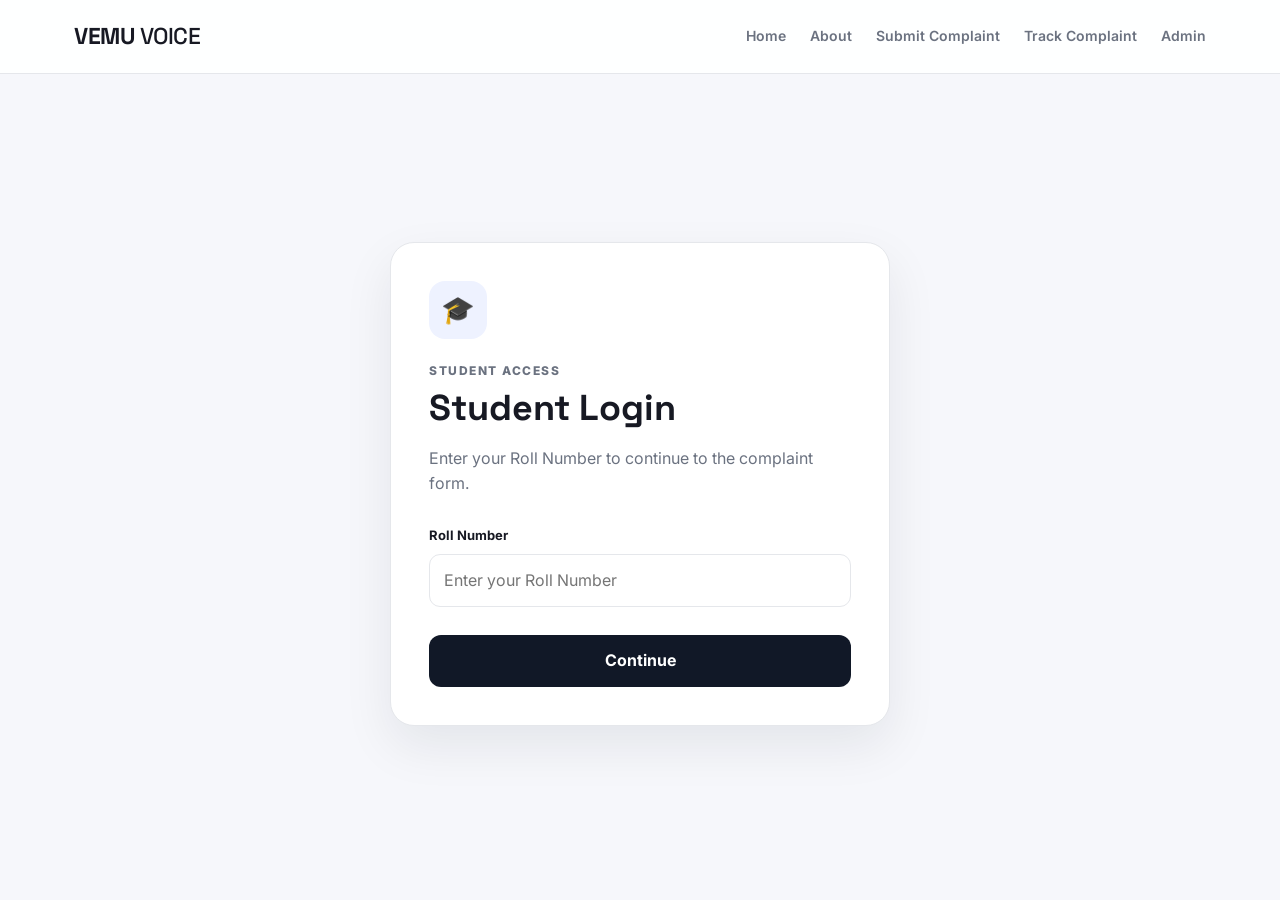
==== commit 68bc811a: "about.html" ====
--- a/about.html
+++ b/about.html
@@ -1,5 +1,6 @@
 <!DOCTYPE html>
 <html lang="en">
+
 <head>
     <meta charset="UTF-8">
     <meta name="viewport" content="width=device-width, initial-scale=1.0">
@@ -11,121 +12,95 @@
 
 <body>
 
-<nav class="navbar">
-    <div class="nav-container">
-
+    <nav class="navbar">
         <a href="index.html" class="logo">
-            VEMU <span>VOICE</span>
+            VEMU<span>VOICE</span>
         </a>
 
         <div class="nav-links">
             <a href="index.html">Home</a>
             <a href="about.html" class="active">About</a>
-            <a href="login.html">Submit Complaint</a>
+            <a href="contact.html">Submit Complaint</a>
             <a href="track.html">Track Complaint</a>
             <a href="admin-login.html">Admin</a>
         </div>
-
-    </div>
-</nav>
+    </nav>
 
 
-<main class="page-container">
+    <main class="page-container">
 
-    <section class="page-header">
+        <section class="page-header">
+            <p class="badge">ABOUT THE PLATFORM</p>
 
-        <p class="section-label">ABOUT VEMU VOICE</p>
+            <h1>A Better Way To Be Heard.</h1>
 
-        <h1>
-            A better way to raise student concerns.
-        </h1>
-
-        <p>
-            VEMU Voice is designed to make student complaints
-            easier to submit, route and monitor.
-        </p>
-
-    </section>
+            <p>
+                VEMU Voice is designed to provide students with a simple
+                way to share concerns and report issues that may affect
+                their learning environment or campus experience.
+            </p>
+        </section>
 
 
-    <section class="info-grid">
+        <section class="info-grid">
 
-        <div class="info-card">
+            <article class="info-card">
+                <div class="card-icon">🔒</div>
+                <h2>Privacy Focused</h2>
 
-            <div class="feature-icon">📢</div>
+                <p>
+                    Students are not required to enter their names while
+                    submitting a complaint.
+                </p>
+            </article>
 
-            <h2>Raise Concerns</h2>
+
+            <article class="info-card">
+                <div class="card-icon">📋</div>
+                <h2>Organized Reports</h2>
+
+                <p>
+                    Complaints can be categorized to help authorized staff
+                    understand and review concerns.
+                </p>
+            </article>
+
+
+            <article class="info-card">
+                <div class="card-icon">📊</div>
+                <h2>Track Progress</h2>
+
+                <p>
+                    Each submission can receive a complaint ID and status
+                    for future tracking.
+                </p>
+            </article>
+
+        </section>
+
+
+        <section class="important-note">
+
+            <h2>Important</h2>
 
             <p>
-                Students can submit concerns through a structured
-                digital complaint form.
+                Please provide accurate information and describe your concern
+                clearly. This platform should not be used for false reports,
+                harassment, or misuse.
             </p>
 
-        </div>
+        </section>
+
+    </main>
 
 
-        <div class="info-card">
+    <footer>
+        <p>© 2026 VEMU Voice • Student Support Platform</p>
+    </footer>
 
-            <div class="feature-icon">🎯</div>
-
-            <h2>Right Authority</h2>
-
-            <p>
-                Students can select whether the complaint should
-                be directed to the Class Teacher, HOD or Principal.
-            </p>
-
-        </div>
-
-
-        <div class="info-card">
-
-            <div class="feature-icon">📊</div>
-
-            <h2>Track Progress</h2>
-
-            <p>
-                Each complaint receives a unique ID that can be
-                used to check its current status.
-            </p>
-
-        </div>
-
-    </section>
-
-
-    <section class="notice-card">
-
-        <h2>Important</h2>
-
-        <p>
-            Students do not have to enter their name in the complaint
-            form. The system uses the student's Roll Number for access
-            and complaint identification within the platform.
-        </p>
-
-    </section>
-
-</main>
-
-
-<footer class="footer">
-
-    <div class="footer-container">
-
-        <div>
-            <strong>VEMU VOICE</strong>
-            <p>Student Support Platform</p>
-        </div>
-
-        <p>© 2026 VEMU Voice</p>
-
-    </div>
-
-</footer>
-
-
-<script src="script.js"></script>
+    <script src="script.js"></script>
 
 </body>
+
 </html>
+
--- a/style.css
+++ b/style.css
@@ -1,24 +1,23 @@
-
-@import url('https://fonts.googleapis.com/css2?family=Inter:wght@400;500;600;700;800&family=Space+Grotesk:wght@500;600;700&display=swap');
+@import url("https://fonts.googleapis.com/css2?family=Inter:wght@400;500;600;700;800&family=Space+Grotesk:wght@500;600;700&display=swap");
 
 :root {
     --bg: #f6f7fb;
     --surface: #ffffff;
+    --surface-soft: #f0f2f7;
     --text: #171923;
     --muted: #6b7280;
-    --primary: #5b5bd6;
-    --primary-dark: #4545b8;
-    --border: #e6e7ee;
-    --soft: #f0f0ff;
-    --success: #159957;
-    --danger: #d14343;
-    --danger-bg: #fff0f0;
+    --border: #e5e7eb;
+    --primary: #111827;
+    --primary-soft: #eef2ff;
+    --success: #15803d;
+    --danger: #dc2626;
+    --shadow: 0 20px 50px rgba(17, 24, 39, 0.08);
 }
 
 * {
+    box-sizing: border-box;
     margin: 0;
     padding: 0;
-    box-sizing: border-box;
 }
 
 html {
@@ -26,16 +25,15 @@
 }
 
 body {
-    min-height: 100vh;
+    font-family: "Inter", sans-serif;
     background: var(--bg);
     color: var(--text);
-    font-family: "Inter", sans-serif;
     line-height: 1.6;
 }
 
 a {
+    text-decoration: none;
     color: inherit;
-    text-decoration: none;
 }
 
 button,
@@ -49,53 +47,46 @@
     cursor: pointer;
 }
 
-.hidden {
-    display: none !important;
-}
-
-
-/* =========================================================
-   NAVBAR
-========================================================= */
-
 .navbar {
-    width: 100%;
-    min-height: 76px;
-    padding: 0 7%;
-    background: rgba(255, 255, 255, 0.94);
+    background: rgba(255, 255, 255, 0.95);
     border-bottom: 1px solid var(--border);
-    display: flex;
-    align-items: center;
-    justify-content: space-between;
-    gap: 30px;
     position: sticky;
     top: 0;
     z-index: 100;
-    backdrop-filter: blur(12px);
+}
+
+.nav-container {
+    max-width: 1180px;
+    margin: auto;
+    padding: 18px 24px;
+    display: flex;
+    align-items: center;
+    justify-content: space-between;
+    gap: 25px;
 }
 
 .logo {
     font-family: "Space Grotesk", sans-serif;
-    font-size: 1.45rem;
-    font-weight: 800;
+    font-size: 23px;
+    font-weight: 700;
     letter-spacing: -0.5px;
 }
 
 .logo span {
-    color: var(--primary);
+    font-weight: 500;
 }
 
 .nav-links {
     display: flex;
     align-items: center;
-    gap: 28px;
+    gap: 24px;
 }
 
 .nav-links a {
     color: var(--muted);
-    font-size: 0.92rem;
+    font-size: 14px;
     font-weight: 600;
-    transition: 0.2s ease;
+    transition: 0.2s;
 }
 
 .nav-links a:hover,
@@ -103,608 +94,395 @@
     color: var(--text);
 }
 
-
-/* =========================================================
-   COMMON
-========================================================= */
-
-.badge {
+.hero {
+    max-width: 1180px;
+    margin: auto;
+    padding: 90px 24px;
+    display: grid;
+    grid-template-columns: 1.25fr 0.75fr;
+    align-items: center;
+    gap: 70px;
+}
+
+.hero-badge,
+.section-label {
+    font-size: 12px;
+    font-weight: 800;
+    letter-spacing: 1.5px;
+    color: var(--muted);
+}
+
+.hero h1 {
+    font-family: "Space Grotesk", sans-serif;
+    font-size: clamp(48px, 7vw, 82px);
+    line-height: 0.98;
+    letter-spacing: -4px;
+    margin: 18px 0 25px;
+}
+
+.hero h1 span {
+    display: block;
+    color: var(--muted);
+}
+
+.hero-content > p {
+    max-width: 650px;
+    color: var(--muted);
+    font-size: 17px;
+}
+
+.hero-buttons {
+    display: flex;
+    flex-wrap: wrap;
+    gap: 12px;
+    margin-top: 32px;
+}
+
+.btn {
+    border: none;
+    border-radius: 12px;
+    padding: 13px 21px;
+    font-weight: 700;
     display: inline-flex;
     align-items: center;
     justify-content: center;
-    width: fit-content;
-    padding: 7px 13px;
-    border-radius: 999px;
-    background: var(--soft);
-    color: var(--primary-dark);
-    font-size: 0.72rem;
-    font-weight: 800;
-    letter-spacing: 0.7px;
-}
-
-.primary-btn,
-.secondary-btn,
-.submit-btn {
-    min-height: 48px;
-    padding: 12px 22px;
-    border-radius: 12px;
-    display: inline-flex;
-    align-items: center;
-    justify-content: center;
-    border: none;
-    font-weight: 700;
-    transition: 0.2s ease;
-}
-
-.primary-btn,
-.submit-btn {
+    transition: 0.2s;
+}
+
+.btn-primary {
     background: var(--primary);
     color: white;
 }
 
-.primary-btn:hover,
-.submit-btn:hover {
-    background: var(--primary-dark);
-    transform: translateY(-1px);
-}
-
-.secondary-btn {
+.btn-primary:hover {
+    transform: translateY(-2px);
+    opacity: 0.92;
+}
+
+.btn-secondary {
     background: white;
     color: var(--text);
     border: 1px solid var(--border);
 }
 
-.secondary-btn:hover {
-    border-color: var(--primary);
-    color: var(--primary);
-}
-
-.submit-btn:disabled {
-    opacity: 0.65;
-    cursor: not-allowed;
-    transform: none;
-}
-
-
-/* =========================================================
-   HERO
-========================================================= */
-
-.hero {
-    width: min(1120px, 90%);
-    margin: 90px auto 80px;
-    display: grid;
-    grid-template-columns: 1.15fr 0.85fr;
-    gap: 70px;
-    align-items: center;
-}
-
-.hero-content h1 {
-    margin-top: 20px;
-    font-family: "Space Grotesk", sans-serif;
-    font-size: clamp(3.2rem, 7vw, 5.5rem);
-    line-height: 0.98;
-    letter-spacing: -4px;
-}
-
-.hero-content h1 span {
-    color: var(--primary);
-}
-
-.hero-description {
-    max-width: 650px;
-    margin: 25px 0 32px;
-    color: var(--muted);
-    font-size: 1.03rem;
-    line-height: 1.8;
-}
-
-.hero-buttons {
-    display: flex;
-    flex-wrap: wrap;
-    gap: 13px;
+.btn-secondary:hover {
+    background: var(--surface-soft);
 }
 
 .hero-card {
-    padding: 45px;
-    background: white;
-    border: 1px solid var(--border);
-    border-radius: 28px;
-    box-shadow: 0 25px 70px rgba(40, 40, 100, 0.08);
-}
-
-.floating-icon {
-    width: 70px;
-    height: 70px;
-    margin-bottom: 25px;
-    border-radius: 20px;
-    background: var(--soft);
+    background: var(--surface);
+    border: 1px solid var(--border);
+    border-radius: 24px;
+    padding: 38px;
+    box-shadow: var(--shadow);
+}
+
+.hero-icon,
+.card-icon {
+    width: 58px;
+    height: 58px;
+    border-radius: 16px;
+    background: var(--primary-soft);
     display: grid;
     place-items: center;
-    font-size: 2rem;
+    font-size: 27px;
+    margin-bottom: 22px;
 }
 
 .hero-card h2 {
     font-family: "Space Grotesk", sans-serif;
-    font-size: 2rem;
+    font-size: 28px;
+    margin-bottom: 8px;
 }
 
 .hero-card p {
-    margin: 12px 0 24px;
-    color: var(--muted);
-    line-height: 1.7;
-}
-
-.mini-status {
-    display: flex;
-    align-items: center;
-    gap: 9px;
+    color: var(--muted);
+}
+
+.hero-point {
+    display: flex;
+    gap: 10px;
+    margin-top: 17px;
+    font-size: 14px;
+    font-weight: 600;
+}
+
+.hero-point span {
     color: var(--success);
-    font-size: 0.88rem;
-    font-weight: 700;
-}
-
-.status-dot {
-    width: 9px;
-    height: 9px;
-    border-radius: 50%;
-    background: var(--success);
-}
-
-
-/* =========================================================
-   FEATURES
-========================================================= */
-
-.features {
-    width: min(1120px, 90%);
-    margin: 0 auto 90px;
+    font-weight: 800;
+}
+
+.features-section {
+    max-width: 1180px;
+    margin: auto;
+    padding: 40px 24px 90px;
 }
 
 .section-heading {
-    margin-bottom: 35px;
-}
-
-.section-heading p {
-    margin-bottom: 6px;
-    color: var(--primary);
-    font-size: 0.75rem;
-    font-weight: 800;
-    letter-spacing: 1px;
+    max-width: 650px;
+    margin-bottom: 40px;
 }
 
 .section-heading h2 {
     font-family: "Space Grotesk", sans-serif;
-    font-size: 2.2rem;
-}
-
-.feature-grid {
-    display: grid;
-    grid-template-columns: repeat(3, 1fr);
-    gap: 20px;
-}
-
-.feature-card {
-    padding: 30px;
-    background: white;
-    border: 1px solid var(--border);
-    border-radius: 20px;
-}
-
-.feature-number {
-    margin-bottom: 25px;
-    color: var(--primary);
-    font-family: "Space Grotesk", sans-serif;
-    font-size: 1.3rem;
-    font-weight: 700;
-}
-
-.feature-card h3 {
-    margin-bottom: 10px;
-    font-family: "Space Grotesk", sans-serif;
-}
-
-.feature-card p {
-    color: var(--muted);
-    line-height: 1.7;
-}
-
-
-/* =========================================================
-   PAGE CONTAINER / ABOUT
-========================================================= */
-
-.page-container {
-    width: min(1050px, 90%);
-    margin: 75px auto;
-}
-
-.page-header {
-    max-width: 760px;
-    margin-bottom: 45px;
-}
-
-.page-header h1 {
-    margin: 18px 0;
-    font-family: "Space Grotesk", sans-serif;
-    font-size: clamp(2.5rem, 6vw, 4rem);
-    line-height: 1.05;
-}
-
-.page-header > p:last-child {
-    color: var(--muted);
-    line-height: 1.8;
-}
-
+    font-size: 42px;
+    letter-spacing: -1.5px;
+    margin: 8px 0;
+}
+
+.section-heading p:last-child {
+    color: var(--muted);
+}
+
+.features-grid,
 .info-grid {
     display: grid;
     grid-template-columns: repeat(3, 1fr);
     gap: 20px;
 }
 
+.feature-card,
 .info-card {
+    background: var(--surface);
+    border: 1px solid var(--border);
+    border-radius: 20px;
     padding: 30px;
-    background: white;
-    border: 1px solid var(--border);
-    border-radius: 22px;
-}
-
-.card-icon {
-    width: 55px;
-    height: 55px;
-    margin-bottom: 20px;
-    border-radius: 16px;
-    background: var(--soft);
+}
+
+.feature-icon {
+    width: 50px;
+    height: 50px;
+    border-radius: 14px;
+    background: var(--primary-soft);
     display: grid;
     place-items: center;
-    font-size: 1.5rem;
-}
-
+    font-size: 23px;
+    margin-bottom: 20px;
+}
+
+.feature-card h3,
 .info-card h2 {
-    margin-bottom: 10px;
-    font-family: "Space Grotesk", sans-serif;
-}
-
+    font-family: "Space Grotesk", sans-serif;
+    margin-bottom: 9px;
+}
+
+.feature-card p,
 .info-card p {
     color: var(--muted);
-    line-height: 1.7;
-}
-
-.important-note {
+    font-size: 14px;
+}
+
+.cta-section {
+    max-width: 1180px;
+    margin: 0 auto 90px;
+    padding: 0 24px;
+}
+
+.cta-content {
+    background: var(--primary);
+    color: white;
+    border-radius: 25px;
+    padding: 55px;
+    text-align: center;
+}
+
+.cta-content h2 {
+    font-family: "Space Grotesk", sans-serif;
+    font-size: 38px;
+}
+
+.cta-content p {
+    color: #d1d5db;
+    margin-top: 8px;
+}
+
+.cta-content .btn {
     margin-top: 25px;
-    padding: 25px 30px;
-    background: #fff;
-    border: 1px solid var(--border);
-    border-radius: 20px;
-}
-
-.important-note h2 {
-    margin-bottom: 8px;
-    font-family: "Space Grotesk", sans-serif;
-}
-
-.important-note p {
-    color: var(--muted);
-}
-
-
-/* =========================================================
-   COMPLAINT PAGE
-========================================================= */
-
-.complaint-page {
-    width: min(1120px, 90%);
-    margin: 70px auto;
-}
-
-.complaint-container {
-    display: grid;
-    grid-template-columns: 0.85fr 1.15fr;
-    gap: 55px;
-    align-items: start;
-}
-
-.complaint-info {
-    padding-top: 25px;
-}
-
-.complaint-info h1 {
-    margin: 20px 0 15px;
-    font-family: "Space Grotesk", sans-serif;
-    font-size: clamp(2.7rem, 5vw, 4rem);
-    line-height: 1.05;
-}
-
-.complaint-info > p {
-    max-width: 500px;
-    color: var(--muted);
-    line-height: 1.8;
-}
-
-.info-points {
-    margin-top: 35px;
-    display: grid;
-    gap: 22px;
-}
-
-.info-point {
-    display: flex;
-    gap: 14px;
-}
-
-.info-point > span {
-    width: 30px;
-    height: 30px;
-    flex: 0 0 30px;
-    border-radius: 50%;
-    background: var(--soft);
-    color: var(--primary);
-    display: grid;
-    place-items: center;
-    font-weight: 800;
-}
-
-.info-point strong {
-    display: block;
-    margin-bottom: 3px;
-}
-
-.info-point p {
-    color: var(--muted);
-    font-size: 0.9rem;
-    line-height: 1.6;
-}
-
-.complaint-form-card {
-    padding: 35px;
-    background: white;
-    border: 1px solid var(--border);
-    border-radius: 25px;
-    box-shadow: 0 20px 60px rgba(40, 40, 100, 0.07);
-}
-
-
-/* =========================================================
-   FORM
-========================================================= */
-
-.input-group {
-    margin-bottom: 20px;
-}
-
-.input-group label {
-    display: block;
-    margin-bottom: 8px;
-    font-size: 0.88rem;
-    font-weight: 700;
-}
-
-.input-group input,
-.input-group select,
-.input-group textarea {
-    width: 100%;
-    padding: 13px 15px;
     background: white;
     color: var(--text);
-    border: 1px solid var(--border);
-    border-radius: 12px;
-    outline: none;
-    transition: 0.2s ease;
-}
-
-.input-group input:focus,
-.input-group select:focus,
-.input-group textarea:focus {
-    border-color: var(--primary);
-    box-shadow: 0 0 0 4px rgba(91, 91, 214, 0.08);
-}
-
-.input-group textarea {
-    resize: vertical;
-    min-height: 150px;
-}
-
-.char-counter {
-    margin-top: 6px;
-    color: var(--muted);
-    text-align: right;
-    font-size: 0.78rem;
-}
-
-.form-error,
-.login-error {
-    margin: 15px 0;
-    padding: 12px 14px;
-    border-radius: 10px;
-    background: var(--danger-bg);
-    color: var(--danger);
-    font-size: 0.88rem;
-    font-weight: 600;
-}
-
-
-/* =========================================================
-   STUDENT LOGIN
-========================================================= */
-
-.student-login-page {
-    width: min(500px, 92%);
-    margin: 80px auto;
-}
-
-.student-login-card {
-    padding: 45px;
+}
+
+.footer {
+    border-top: 1px solid var(--border);
     background: white;
-    border: 1px solid var(--border);
-    border-radius: 25px;
-    box-shadow: 0 20px 60px rgba(40, 40, 100, 0.08);
-    text-align: center;
-}
-
-.student-login-icon {
-    width: 70px;
-    height: 70px;
-    margin: 0 auto 20px;
-    display: grid;
-    place-items: center;
-    background: var(--soft);
-    border-radius: 20px;
-    font-size: 2rem;
-}
-
-.student-login-card .badge {
-    margin-bottom: 15px;
-}
-
-.student-login-card h1 {
-    font-family: "Space Grotesk", sans-serif;
-    font-size: 2.3rem;
-    line-height: 1.1;
-}
-
-.student-login-description {
-    margin: 12px auto 30px;
-    color: var(--muted);
-    line-height: 1.7;
-}
-
-.student-login-card form {
-    text-align: left;
-}
-
-.student-login-card .submit-btn {
-    width: 100%;
-    margin-top: 5px;
-}
-
-.student-login-note {
-    margin-top: 22px;
-    color: var(--muted);
-    font-size: 0.78rem;
-    line-height: 1.6;
-}
-
-
-/* =========================================================
-   ADMIN LOGIN
-========================================================= */
-
-.admin-login-page {
-    width: min(500px, 92%);
-    margin: 80px auto;
-}
-
-.admin-login-card {
-    padding: 45px;
-    background: white;
-    border: 1px solid var(--border);
-    border-radius: 25px;
-    box-shadow: 0 20px 60px rgba(40, 40, 100, 0.08);
-    text-align: center;
-}
-
-.admin-icon {
-    width: 70px;
-    height: 70px;
-    margin: 0 auto 20px;
-    border-radius: 20px;
-    background: var(--soft);
-    display: grid;
-    place-items: center;
-    font-size: 2rem;
-}
-
-.admin-login-card .badge {
-    margin-bottom: 15px;
-}
-
-.admin-login-card h1 {
-    font-family: "Space Grotesk", sans-serif;
-    font-size: 2.4rem;
-}
-
-.admin-description {
-    margin: 10px 0 30px;
-    color: var(--muted);
-}
-
-.admin-login-card form {
-    text-align: left;
-}
-
-.admin-login-card .submit-btn {
-    width: 100%;
-}
-
-
-/* =========================================================
-   TRACKING
-========================================================= */
-
-.track-page {
-    width: min(800px, 90%);
-    margin: 75px auto;
-}
-
-.track-intro {
-    margin-bottom: 35px;
-}
-
-.track-intro h1 {
-    margin: 18px 0 10px;
-    font-family: "Space Grotesk", sans-serif;
-    font-size: clamp(2.5rem, 6vw, 4rem);
-    line-height: 1.05;
-}
-
-.track-intro p:last-child {
-    color: var(--muted);
-    line-height: 1.8;
-}
-
-.track-card {
-    padding: 35px;
-    background: white;
-    border: 1px solid var(--border);
-    border-radius: 25px;
-    box-shadow: 0 20px 60px rgba(40, 40, 100, 0.07);
-}
-
-.track-card .submit-btn {
-    width: 100%;
-}
-
-.tracking-result {
-    margin-top: 25px;
-    padding: 25px;
-    border: 1px solid var(--border);
-    border-radius: 18px;
-    background: #fafaff;
-}
-
-.result-icon {
-    margin-bottom: 10px;
-    font-size: 1.7rem;
-}
-
-.tracking-result h2 {
-    margin-bottom: 20px;
-    font-family: "Space Grotesk", sans-serif;
-}
-
-.result-details {
-    display: grid;
-    gap: 10px;
-}
-
-.result-row {
-    padding: 12px 0;
-    border-bottom: 1px solid var(--border);
+}
+
+.footer-container {
+    max-width: 1180px;
+    margin: auto;
+    padding: 28px 24px;
     display: flex;
     justify-content: space-between;
     gap: 20px;
 }
 
+.footer p {
+    color: var(--muted);
+    font-size: 13px;
+}
+
+.page-container {
+    max-width: 1000px;
+    margin: auto;
+    padding: 70px 24px;
+}
+
+.page-header {
+    text-align: center;
+    max-width: 700px;
+    margin: 0 auto 50px;
+}
+
+.page-header h1 {
+    font-family: "Space Grotesk", sans-serif;
+    font-size: 48px;
+    line-height: 1.05;
+    letter-spacing: -2px;
+    margin: 10px 0 15px;
+}
+
+.page-header p:last-child {
+    color: var(--muted);
+}
+
+.notice-card {
+    margin-top: 25px;
+    padding: 28px;
+    background: var(--surface);
+    border: 1px solid var(--border);
+    border-radius: 20px;
+}
+
+.notice-card h2 {
+    font-family: "Space Grotesk", sans-serif;
+    margin-bottom: 8px;
+}
+
+.notice-card p {
+    color: var(--muted);
+}
+
+.form-card {
+    background: white;
+    border: 1px solid var(--border);
+    border-radius: 24px;
+    padding: 38px;
+    box-shadow: var(--shadow);
+}
+
+.form-grid {
+    display: grid;
+    grid-template-columns: repeat(2, 1fr);
+    gap: 22px;
+}
+
+.form-group {
+    margin-bottom: 23px;
+}
+
+label {
+    display: block;
+    font-size: 13px;
+    font-weight: 700;
+    margin-bottom: 8px;
+}
+
+input,
+select,
+textarea {
+    width: 100%;
+    border: 1px solid var(--border);
+    border-radius: 11px;
+    padding: 13px 14px;
+    background: white;
+    color: var(--text);
+    outline: none;
+    transition: 0.2s;
+}
+
+input:focus,
+select:focus,
+textarea:focus {
+    border-color: #9ca3af;
+    box-shadow: 0 0 0 3px #f3f4f6;
+}
+
+textarea {
+    resize: vertical;
+    min-height: 170px;
+}
+
+.character-count {
+    text-align: right;
+    color: var(--muted);
+    font-size: 12px;
+    margin-top: 5px;
+}
+
+.form-error {
+    color: var(--danger);
+    font-size: 13px;
+    min-height: 20px;
+    margin-bottom: 8px;
+}
+
+.center-page {
+    min-height: calc(100vh - 80px);
+    display: flex;
+    align-items: center;
+    justify-content: center;
+    padding: 60px 24px;
+}
+
+.login-card,
+.tracking-card,
+.success-card {
+    width: 100%;
+    max-width: 500px;
+    background: white;
+    border: 1px solid var(--border);
+    border-radius: 24px;
+    padding: 38px;
+    box-shadow: var(--shadow);
+}
+
+.login-card h1,
+.tracking-card h1,
+.success-card h1 {
+    font-family: "Space Grotesk", sans-serif;
+    font-size: 36px;
+    margin-bottom: 8px;
+}
+
+.card-description {
+    color: var(--muted);
+    margin-bottom: 28px;
+}
+
+.full-width {
+    width: 100%;
+}
+
+.login-card label {
+    margin-top: 17px;
+}
+
+.tracking-result {
+    margin-top: 28px;
+    padding: 20px;
+    border-radius: 16px;
+    background: var(--surface-soft);
+}
+
+.result-row {
+    display: flex;
+    justify-content: space-between;
+    gap: 20px;
+    padding: 11px 0;
+    border-bottom: 1px solid var(--border);
+    font-size: 13px;
+}
+
 .result-row:last-child {
     border-bottom: none;
 }
@@ -713,228 +491,108 @@
     color: var(--muted);
 }
 
-.result-row strong {
-    text-align: right;
-}
-
-.tracking-error {
-    margin-top: 20px;
-    padding: 20px;
-    border-radius: 15px;
-    background: var(--danger-bg);
-    color: var(--danger);
-}
-
-.tracking-error h3 {
-    margin-bottom: 5px;
-}
-
-.tracking-error p {
-    font-size: 0.9rem;
-}
-
-
-/* =========================================================
-   SUCCESS
-========================================================= */
-
-.success-page {
-    width: min(760px, 92%);
-    margin: 70px auto;
-}
-
-.success-box {
-    padding: 50px;
-    background: white;
-    border: 1px solid var(--border);
-    border-radius: 28px;
-    box-shadow: 0 25px 70px rgba(40, 40, 100, 0.08);
+.hidden {
+    display: none !important;
+}
+
+.success-card {
     text-align: center;
 }
 
 .success-icon {
-    width: 75px;
-    height: 75px;
+    width: 72px;
+    height: 72px;
     margin: 0 auto 20px;
     border-radius: 50%;
-    background: #eaf8f0;
+    background: #dcfce7;
     color: var(--success);
     display: grid;
     place-items: center;
-    font-size: 2rem;
+    font-size: 35px;
     font-weight: 800;
 }
 
-.success-box .badge {
-    margin-bottom: 15px;
-}
-
-.success-box h1 {
-    font-family: "Space Grotesk", sans-serif;
-    font-size: clamp(2rem, 5vw, 3.2rem);
-    line-height: 1.1;
-}
-
-.success-box > p {
-    margin: 15px auto 25px;
-    max-width: 600px;
-    color: var(--muted);
-}
-
-.complaint-id {
+.complaint-id-box {
     margin: 25px 0 15px;
-    padding: 22px;
-    background: var(--soft);
-    border: 1px solid #ddddff;
-    border-radius: 16px;
-}
-
-.complaint-id span {
+    padding: 20px;
+    border: 1px dashed #9ca3af;
+    border-radius: 15px;
+    background: var(--surface-soft);
+}
+
+.complaint-id-box span {
     display: block;
+    color: var(--muted);
+    font-size: 12px;
     margin-bottom: 5px;
-    color: var(--muted);
-    font-size: 0.85rem;
-}
-
-.complaint-id strong {
-    color: var(--primary-dark);
-    font-family: "Space Grotesk", sans-serif;
-    font-size: 1.8rem;
+}
+
+.complaint-id-box strong {
+    font-family: "Space Grotesk", sans-serif;
+    font-size: 25px;
     letter-spacing: 1px;
 }
 
-.save-note {
-    font-size: 0.85rem;
-}
-
-.success-actions {
-    margin-top: 28px;
-    display: flex;
+.success-note {
+    color: var(--muted);
+    font-size: 13px;
+}
+
+.success-card .hero-buttons {
     justify-content: center;
-    flex-wrap: wrap;
-    gap: 12px;
-}
-
-
-/* =========================================================
-   FOOTER
-========================================================= */
-
-footer {
-    margin-top: 70px;
-    padding: 25px 7%;
-    border-top: 1px solid var(--border);
-    background: white;
-    color: var(--muted);
-    text-align: center;
-    font-size: 0.82rem;
-}
-
-
-/* =========================================================
-   RESPONSIVE
-========================================================= */
-
-@media (max-width: 900px) {
-
-    .navbar {
-        padding: 0 5%;
+}
+
+@media (max-width: 850px) {
+    .nav-container {
+        flex-direction: column;
     }
 
     .nav-links {
-        gap: 15px;
+        flex-wrap: wrap;
+        justify-content: center;
+        gap: 12px 18px;
     }
 
     .hero {
         grid-template-columns: 1fr;
+        padding-top: 55px;
         gap: 35px;
-        margin-top: 60px;
-    }
-
-    .feature-grid,
+    }
+
+    .features-grid,
     .info-grid {
         grid-template-columns: 1fr;
     }
 
-    .complaint-container {
+    .form-grid {
         grid-template-columns: 1fr;
-        gap: 30px;
-    }
-
-}
-
-@media (max-width: 650px) {
-
-    .navbar {
-        min-height: auto;
-        padding: 18px 5%;
+    }
+}
+
+@media (max-width: 550px) {
+    .hero h1 {
+        font-size: 52px;
+        letter-spacing: -2px;
+    }
+
+    .section-heading h2,
+    .page-header h1 {
+        font-size: 35px;
+    }
+
+    .hero-card,
+    .form-card,
+    .login-card,
+    .tracking-card,
+    .success-card {
+        padding: 25px;
+    }
+
+    .cta-content {
+        padding: 35px 22px;
+    }
+
+    .footer-container {
         flex-direction: column;
-        align-items: flex-start;
-    }
-
-    .nav-links {
-        width: 100%;
-        overflow-x: auto;
-        padding-bottom: 3px;
-        justify-content: flex-start;
-    }
-
-    .nav-links a {
-        white-space: nowrap;
-        font-size: 0.82rem;
-    }
-
-    .hero {
-        width: 90%;
-        margin: 45px auto 60px;
-    }
-
-    .hero-content h1 {
-        font-size: 3.2rem;
-        letter-spacing: -2px;
-    }
-
-    .hero-card,
-    .complaint-form-card,
-    .student-login-card,
-    .admin-login-card,
-    .track-card,
-    .success-box {
-        padding: 28px 22px;
-    }
-
-    .page-container,
-    .complaint-page,
-    .track-page {
-        margin-top: 50px;
-    }
-
-    .student-login-page,
-    .admin-login-page {
-        margin: 50px auto;
-    }
-
-    .student-login-card h1,
-    .admin-login-card h1 {
-        font-size: 2rem;
-    }
-
-    .success-actions {
-        flex-direction: column;
-    }
-
-    .success-actions a {
-        width: 100%;
-    }
-
-    .result-row {
-        flex-direction: column;
-        gap: 4px;
-    }
-
-    .result-row strong {
-        text-align: left;
-    }
-
-}
-
+    }
+}
